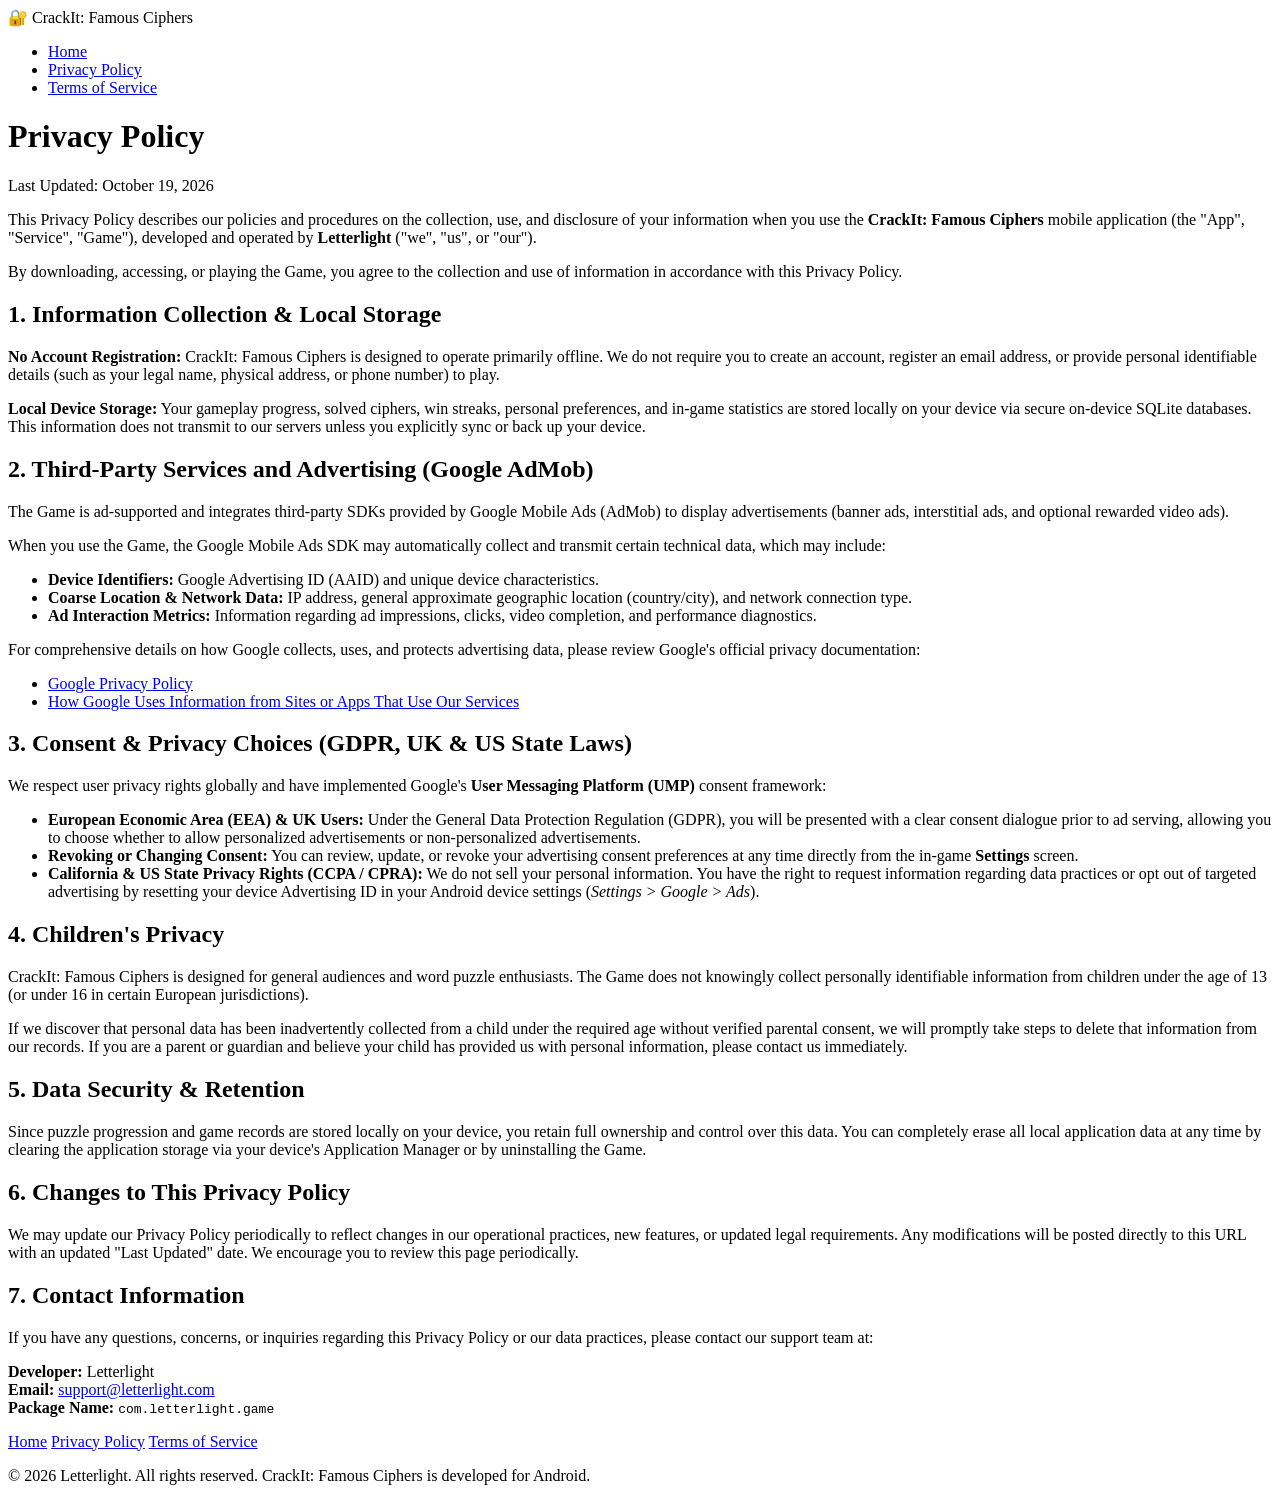
==== privacy.html @ 91a12020 "Deploy privacy.html" ====
<!DOCTYPE html>
<html lang="en">
<head>
  <meta charset="UTF-8">
  <meta name="viewport" content="width=device-width, initial-scale=1.0">
  <title>Privacy Policy - CrackIt: Famous Ciphers</title>
  <meta name="description" content="Official Privacy Policy for CrackIt: Famous Ciphers mobile application.">
  <link rel="stylesheet" href="style.css">
</head>
<body>
  <header>
    <div class="nav-container">
      <div class="brand">
        <span>🔐</span> CrackIt: Famous Ciphers
      </div>
      <nav>
        <ul>
          <li><a href="index.html">Home</a></li>
          <li><a href="privacy.html" class="active">Privacy Policy</a></li>
          <li><a href="terms.html">Terms of Service</a></li>
        </ul>
      </nav>
    </div>
  </header>

  <main class="container">
    <div class="legal-card">
      <div class="legal-header">
        <h1>Privacy Policy</h1>
        <p class="last-updated">Last Updated: October 19, 2026</p>
      </div>

      <div class="legal-content">
        <p>
          This Privacy Policy describes our policies and procedures on the collection, use, and disclosure of your information when you use the <strong>CrackIt: Famous Ciphers</strong> mobile application (the "App", "Service", "Game"), developed and operated by <strong>Letterlight</strong> ("we", "us", or "our").
        </p>
        <p>
          By downloading, accessing, or playing the Game, you agree to the collection and use of information in accordance with this Privacy Policy.
        </p>

        <h2>1. Information Collection & Local Storage</h2>
        <p>
          <strong>No Account Registration:</strong> CrackIt: Famous Ciphers is designed to operate primarily offline. We do not require you to create an account, register an email address, or provide personal identifiable details (such as your legal name, physical address, or phone number) to play.
        </p>
        <p>
          <strong>Local Device Storage:</strong> Your gameplay progress, solved ciphers, win streaks, personal preferences, and in-game statistics are stored locally on your device via secure on-device SQLite databases. This information does not transmit to our servers unless you explicitly sync or back up your device.
        </p>

        <h2>2. Third-Party Services and Advertising (Google AdMob)</h2>
        <p>
          The Game is ad-supported and integrates third-party SDKs provided by Google Mobile Ads (AdMob) to display advertisements (banner ads, interstitial ads, and optional rewarded video ads).
        </p>
        <p>
          When you use the Game, the Google Mobile Ads SDK may automatically collect and transmit certain technical data, which may include:
        </p>
        <ul>
          <li><strong>Device Identifiers:</strong> Google Advertising ID (AAID) and unique device characteristics.</li>
          <li><strong>Coarse Location & Network Data:</strong> IP address, general approximate geographic location (country/city), and network connection type.</li>
          <li><strong>Ad Interaction Metrics:</strong> Information regarding ad impressions, clicks, video completion, and performance diagnostics.</li>
        </ul>
        <p>
          For comprehensive details on how Google collects, uses, and protects advertising data, please review Google's official privacy documentation:
        </p>
        <ul>
          <li><a href="https://policies.google.com/privacy" target="_blank" rel="noopener noreferrer">Google Privacy Policy</a></li>
          <li><a href="https://policies.google.com/technologies/ads" target="_blank" rel="noopener noreferrer">How Google Uses Information from Sites or Apps That Use Our Services</a></li>
        </ul>

        <h2>3. Consent & Privacy Choices (GDPR, UK & US State Laws)</h2>
        <p>
          We respect user privacy rights globally and have implemented Google's <strong>User Messaging Platform (UMP)</strong> consent framework:
        </p>
        <ul>
          <li><strong>European Economic Area (EEA) & UK Users:</strong> Under the General Data Protection Regulation (GDPR), you will be presented with a clear consent dialogue prior to ad serving, allowing you to choose whether to allow personalized advertisements or non-personalized advertisements.</li>
          <li><strong>Revoking or Changing Consent:</strong> You can review, update, or revoke your advertising consent preferences at any time directly from the in-game <strong>Settings</strong> screen.</li>
          <li><strong>California & US State Privacy Rights (CCPA / CPRA):</strong> We do not sell your personal information. You have the right to request information regarding data practices or opt out of targeted advertising by resetting your device Advertising ID in your Android device settings (<em>Settings &gt; Google &gt; Ads</em>).</li>
        </ul>

        <h2>4. Children's Privacy</h2>
        <p>
          CrackIt: Famous Ciphers is designed for general audiences and word puzzle enthusiasts. The Game does not knowingly collect personally identifiable information from children under the age of 13 (or under 16 in certain European jurisdictions).
        </p>
        <p>
          If we discover that personal data has been inadvertently collected from a child under the required age without verified parental consent, we will promptly take steps to delete that information from our records. If you are a parent or guardian and believe your child has provided us with personal information, please contact us immediately.
        </p>

        <h2>5. Data Security & Retention</h2>
        <p>
          Since puzzle progression and game records are stored locally on your device, you retain full ownership and control over this data. You can completely erase all local application data at any time by clearing the application storage via your device's Application Manager or by uninstalling the Game.
        </p>

        <h2>6. Changes to This Privacy Policy</h2>
        <p>
          We may update our Privacy Policy periodically to reflect changes in our operational practices, new features, or updated legal requirements. Any modifications will be posted directly to this URL with an updated "Last Updated" date. We encourage you to review this page periodically.
        </p>

        <h2>7. Contact Information</h2>
        <p>
          If you have any questions, concerns, or inquiries regarding this Privacy Policy or our data practices, please contact our support team at:
        </p>
        <p>
          <strong>Developer:</strong> Letterlight<br>
          <strong>Email:</strong> <a href="mailto:support@letterlight.com">support@letterlight.com</a><br>
          <strong>Package Name:</strong> <code>com.letterlight.game</code>
        </p>
      </div>
    </div>
  </main>

  <footer>
    <div class="footer-content">
      <div class="footer-links">
        <a href="index.html">Home</a>
        <a href="privacy.html">Privacy Policy</a>
        <a href="terms.html">Terms of Service</a>
      </div>
      <p>&copy; 2026 Letterlight. All rights reserved. CrackIt: Famous Ciphers is developed for Android.</p>
    </div>
  </footer>
</body>
</html>
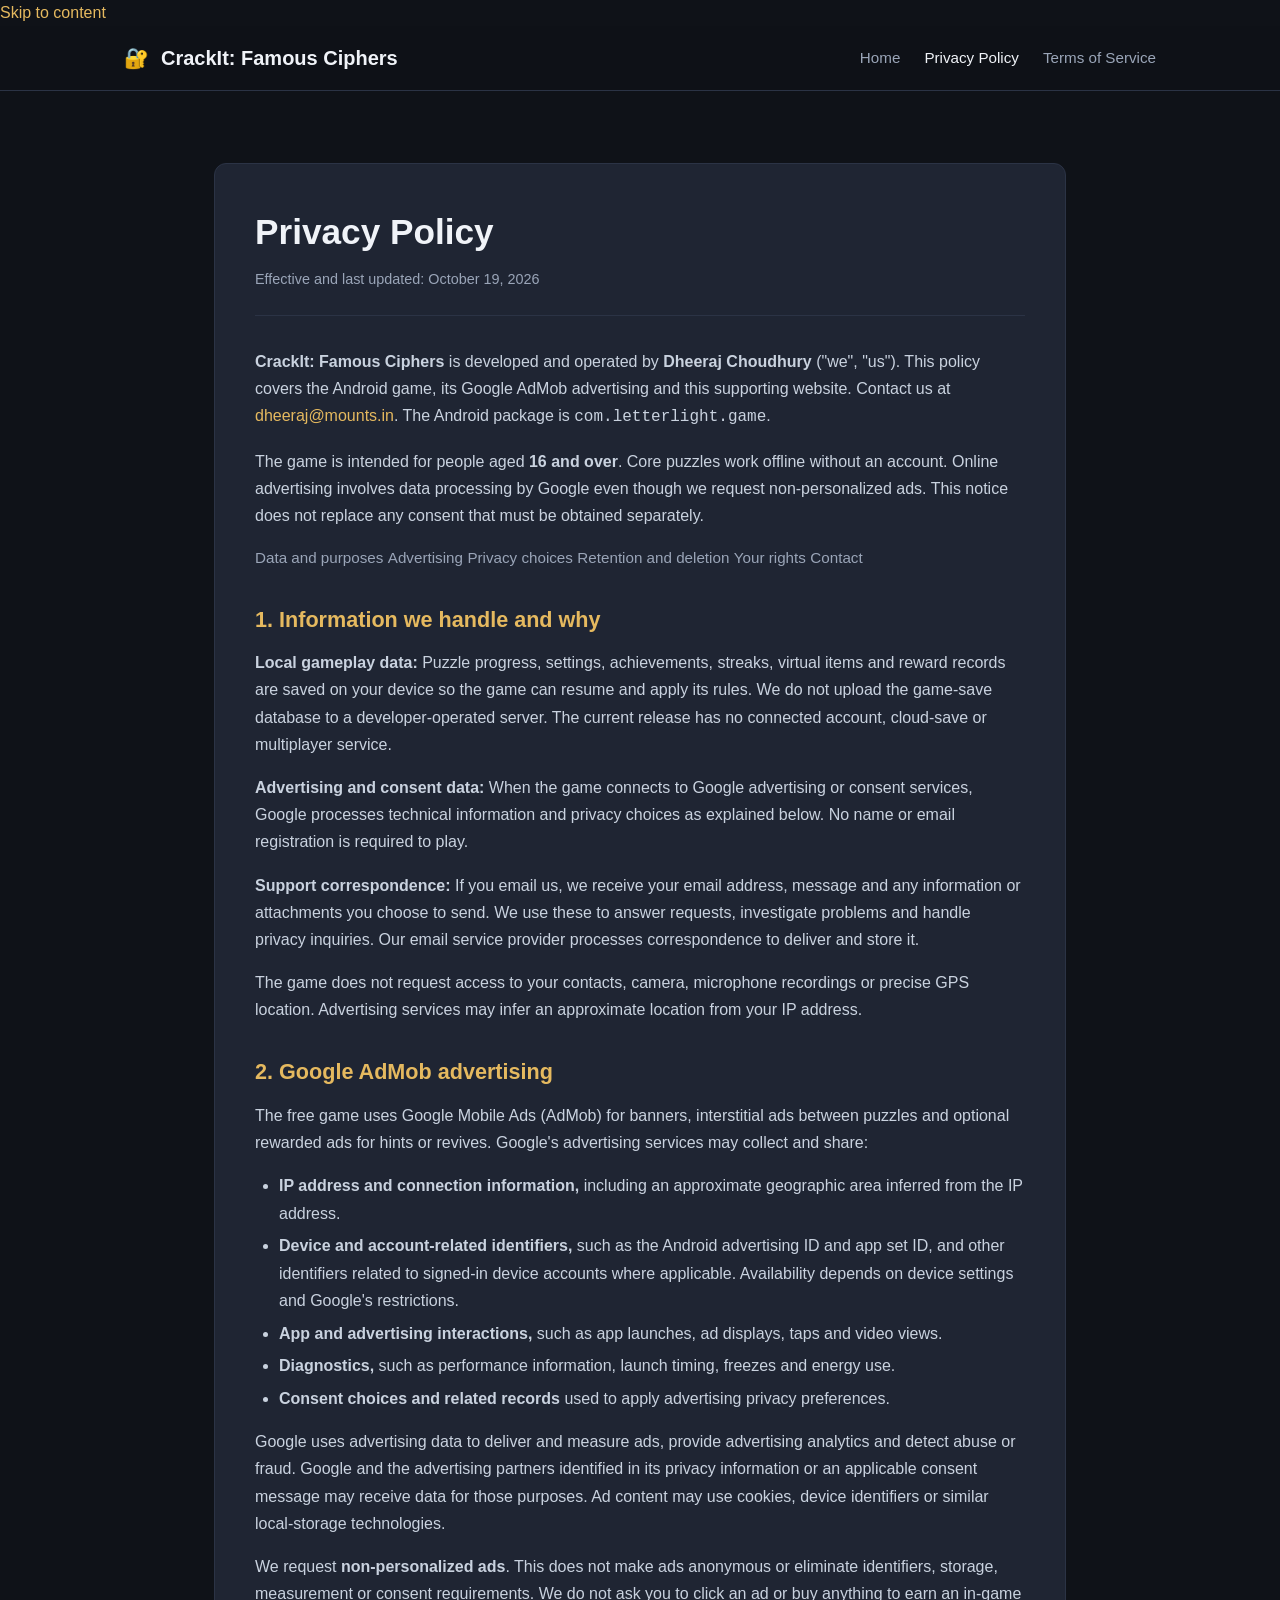
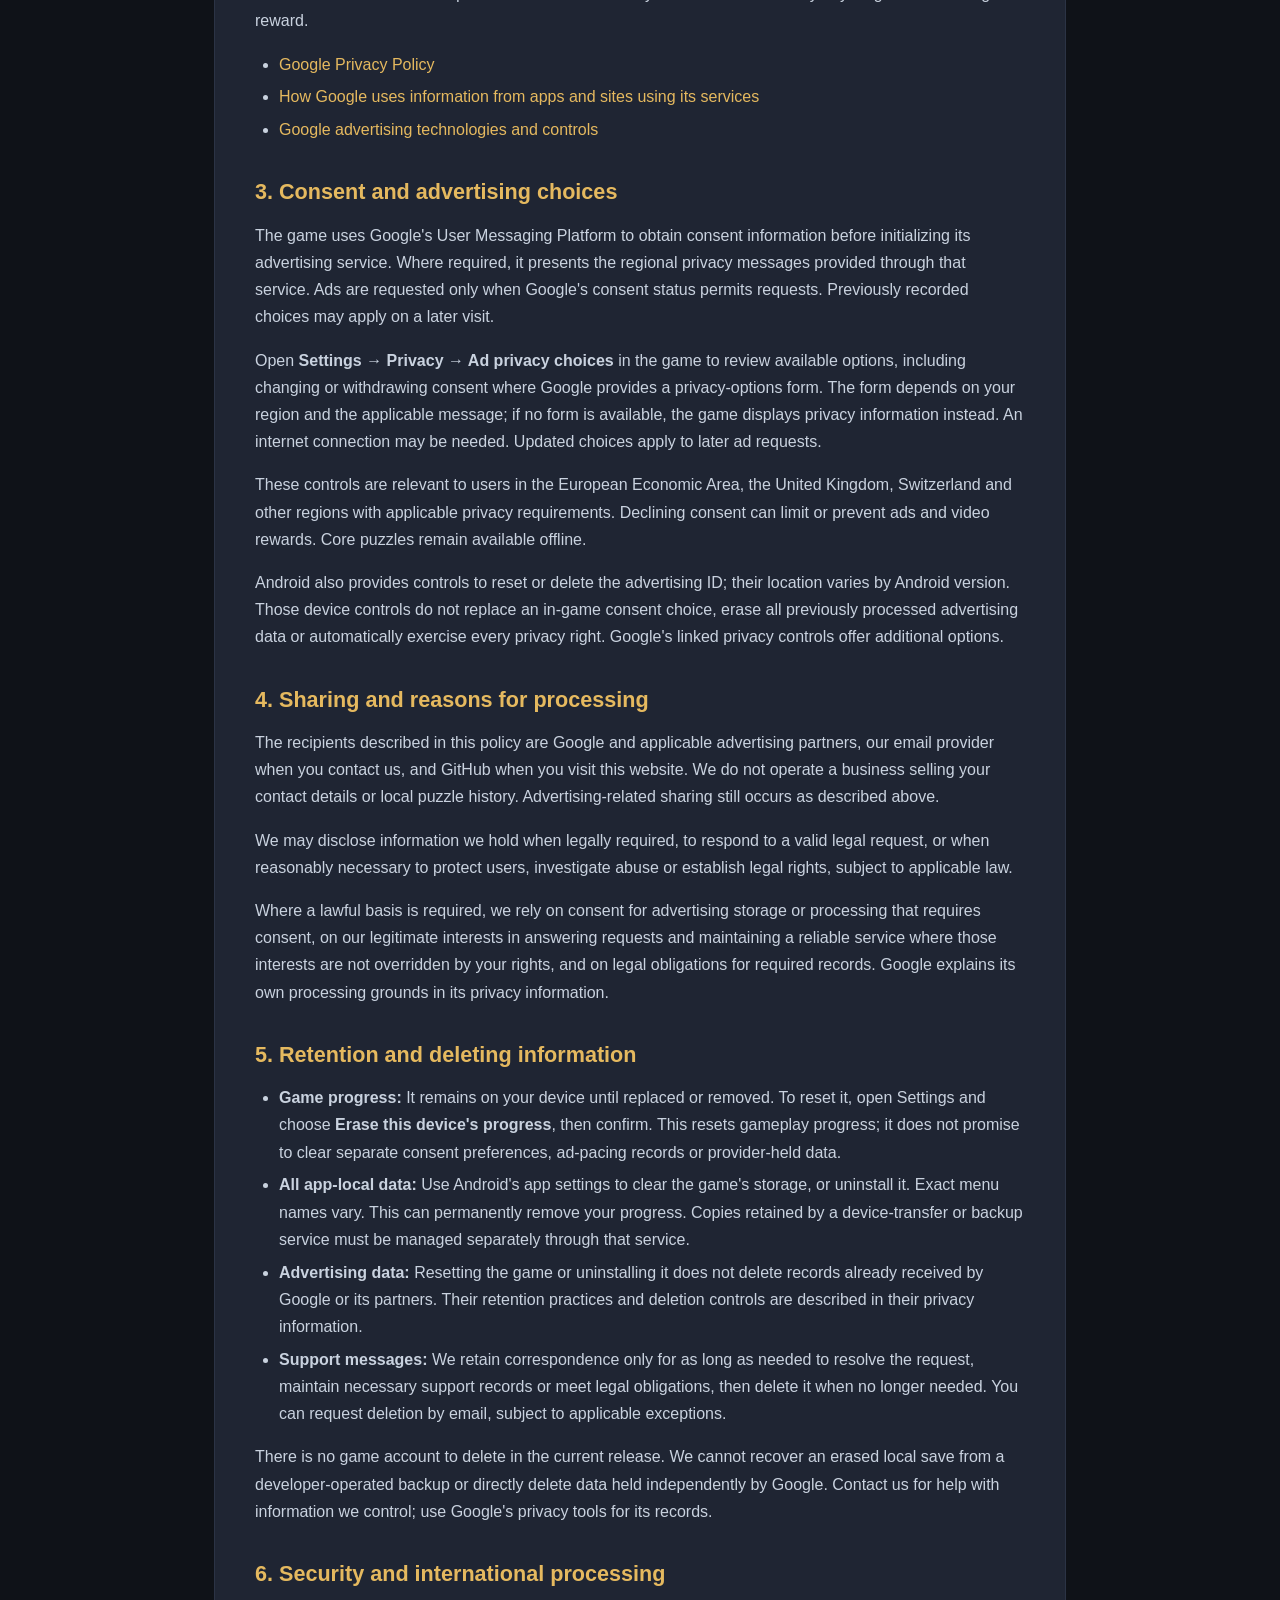
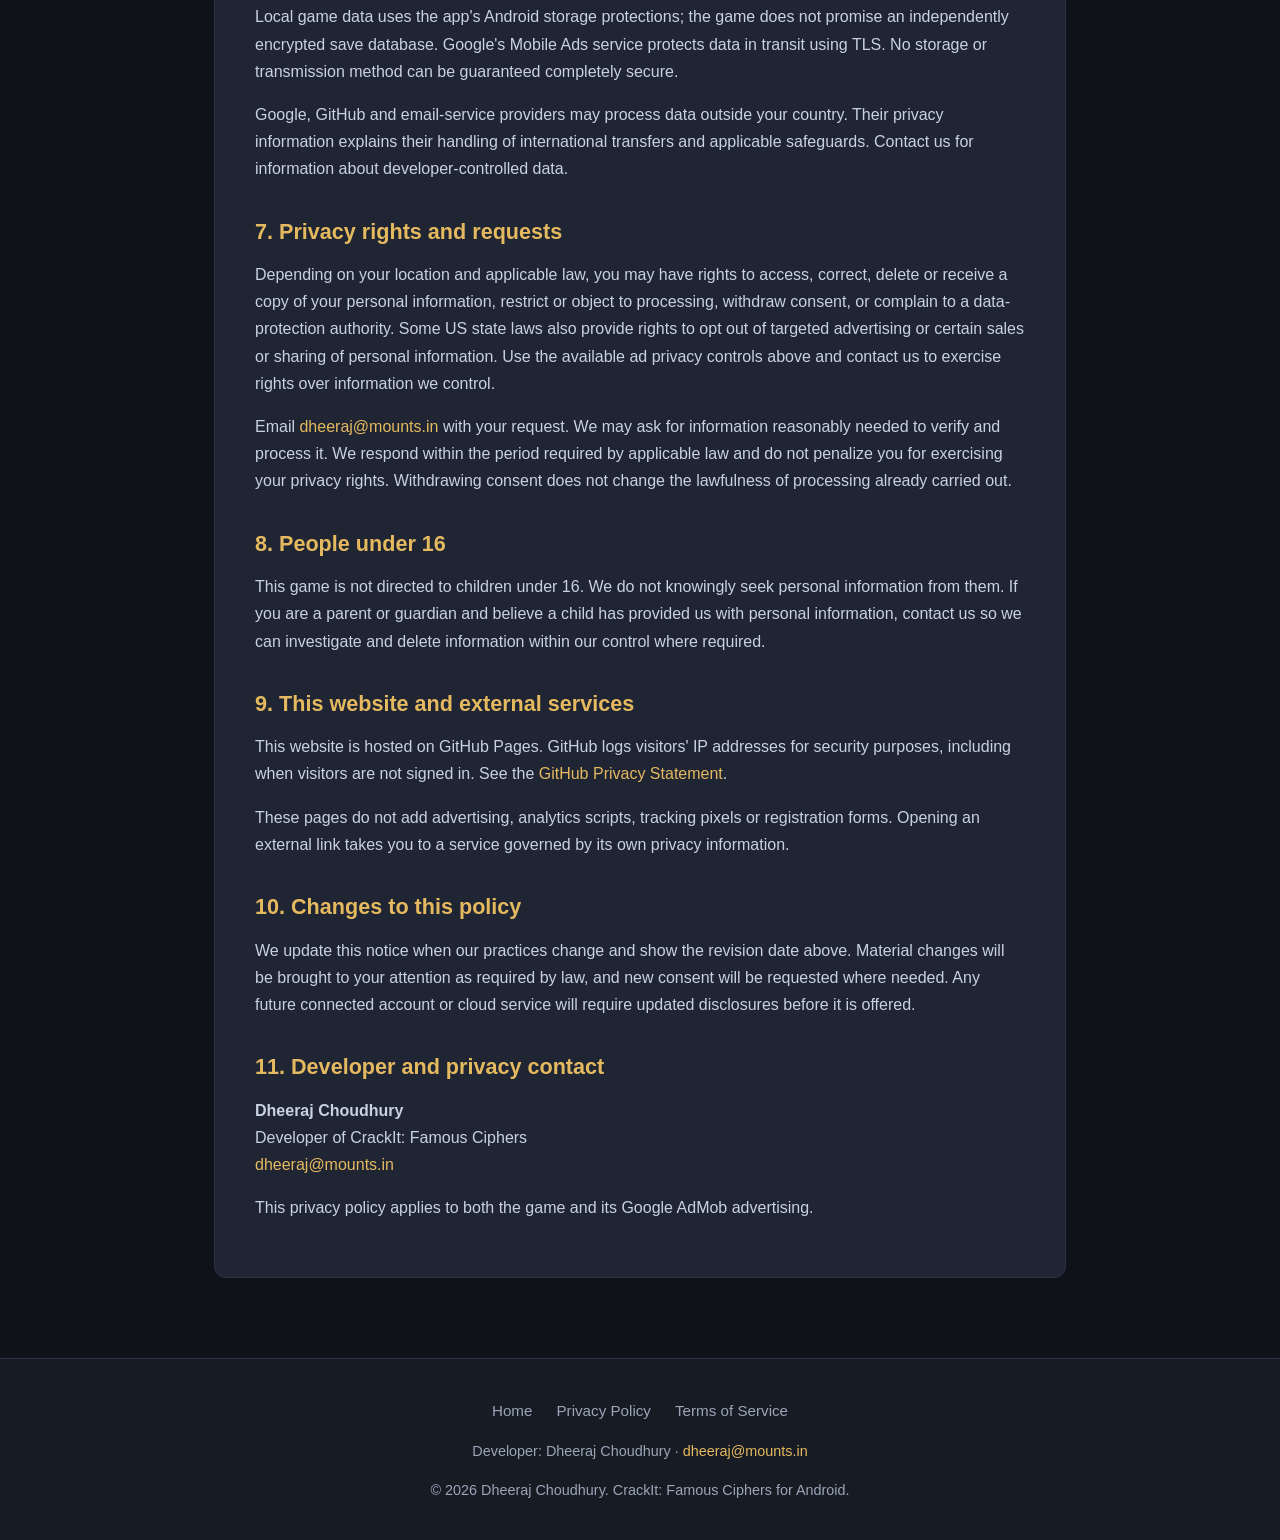
==== commit 0848df00: "Deploy privacy.html" ====
--- a/privacy.html
+++ b/privacy.html
@@ -1,121 +1,365 @@
-<!DOCTYPE html>
+<!doctype html>
 <html lang="en">
-<head>
-  <meta charset="UTF-8">
-  <meta name="viewport" content="width=device-width, initial-scale=1.0">
-  <title>Privacy Policy - CrackIt: Famous Ciphers</title>
-  <meta name="description" content="Official Privacy Policy for CrackIt: Famous Ciphers mobile application.">
-  <link rel="stylesheet" href="style.css">
-</head>
-<body>
-  <header>
-    <div class="nav-container">
-      <div class="brand">
-        <span>🔐</span> CrackIt: Famous Ciphers
+  <head>
+    <meta charset="UTF-8" />
+    <meta name="viewport" content="width=device-width, initial-scale=1.0" />
+    <meta
+      name="description"
+      content="Privacy policy for CrackIt: Famous Ciphers, including local progress, Google AdMob advertising, consent, data deletion and developer contact details."
+    />
+    <meta name="author" content="Dheeraj Choudhury" />
+    <title>Privacy Policy - CrackIt: Famous Ciphers</title>
+    <link
+      rel="canonical"
+      href="https://dheeraj0908.github.io/crackit-ciphers-legal/privacy.html"
+    />
+    <link rel="stylesheet" href="style.css" />
+  </head>
+  <body>
+    <a class="skip-link" href="#main">Skip to content</a>
+    <header>
+      <div class="nav-container">
+        <div class="brand">
+          <span aria-hidden="true">🔐</span> CrackIt: Famous Ciphers
+        </div>
+        <nav aria-label="Main navigation">
+          <ul>
+            <li><a href="index.html">Home</a></li>
+            <li>
+              <a href="privacy.html" class="active" aria-current="page"
+                >Privacy Policy</a
+              >
+            </li>
+            <li><a href="terms.html">Terms of Service</a></li>
+          </ul>
+        </nav>
       </div>
-      <nav>
-        <ul>
-          <li><a href="index.html">Home</a></li>
-          <li><a href="privacy.html" class="active">Privacy Policy</a></li>
-          <li><a href="terms.html">Terms of Service</a></li>
-        </ul>
-      </nav>
-    </div>
-  </header>
-
-  <main class="container">
-    <div class="legal-card">
-      <div class="legal-header">
-        <h1>Privacy Policy</h1>
-        <p class="last-updated">Last Updated: October 19, 2026</p>
-      </div>
-
-      <div class="legal-content">
+    </header>
+    <main id="main" class="container">
+      <article class="legal-card">
+        <div class="legal-header">
+          <h1>Privacy Policy</h1>
+          <p class="last-updated">
+            Effective and last updated:
+            <time datetime="2026-10-19">October 19, 2026</time>
+          </p>
+        </div>
+        <div class="legal-content">
+          <p>
+            <strong>CrackIt: Famous Ciphers</strong> is developed and operated
+            by <strong>Dheeraj Choudhury</strong> ("we", "us"). This policy
+            covers the Android game, its Google AdMob advertising and this
+            supporting website. Contact us at
+            <a href="mailto:dheeraj@mounts.in">dheeraj@mounts.in</a>. The
+            Android package is <code>com.letterlight.game</code>.
+          </p>
+          <p>
+            The game is intended for people aged <strong>16 and over</strong>.
+            Core puzzles work offline without an account. Online advertising
+            involves data processing by Google even though we request
+            non-personalized ads. This notice does not replace any consent that
+            must be obtained separately.
+          </p>
+          <nav class="policy-links" aria-label="Privacy policy sections">
+            <a href="#data">Data and purposes</a>
+            <a href="#advertising">Advertising</a>
+            <a href="#choices">Privacy choices</a>
+            <a href="#deletion">Retention and deletion</a>
+            <a href="#rights">Your rights</a>
+            <a href="#contact">Contact</a>
+          </nav>
+
+          <h2 id="data">1. Information we handle and why</h2>
+          <p>
+            <strong>Local gameplay data:</strong> Puzzle progress, settings,
+            achievements, streaks, virtual items and reward records are saved on
+            your device so the game can resume and apply its rules. We do not
+            upload the game-save database to a developer-operated server. The
+            current release has no connected account, cloud-save or multiplayer
+            service.
+          </p>
+          <p>
+            <strong>Advertising and consent data:</strong> When the game
+            connects to Google advertising or consent services, Google processes
+            technical information and privacy choices as explained below. No
+            name or email registration is required to play.
+          </p>
+          <p>
+            <strong>Support correspondence:</strong> If you email us, we receive
+            your email address, message and any information or attachments you
+            choose to send. We use these to answer requests, investigate
+            problems and handle privacy inquiries. Our email service provider
+            processes correspondence to deliver and store it.
+          </p>
+          <p>
+            The game does not request access to your contacts, camera,
+            microphone recordings or precise GPS location. Advertising services
+            may infer an approximate location from your IP address.
+          </p>
+
+          <h2 id="advertising">2. Google AdMob advertising</h2>
+          <p>
+            The free game uses Google Mobile Ads (AdMob) for banners,
+            interstitial ads between puzzles and optional rewarded ads for hints
+            or revives. Google's advertising services may collect and share:
+          </p>
+          <ul>
+            <li>
+              <strong>IP address and connection information,</strong> including
+              an approximate geographic area inferred from the IP address.
+            </li>
+            <li>
+              <strong>Device and account-related identifiers,</strong> such as
+              the Android advertising ID and app set ID, and other identifiers
+              related to signed-in device accounts where applicable.
+              Availability depends on device settings and Google's restrictions.
+            </li>
+            <li>
+              <strong>App and advertising interactions,</strong> such as app
+              launches, ad displays, taps and video views.
+            </li>
+            <li>
+              <strong>Diagnostics,</strong> such as performance information,
+              launch timing, freezes and energy use.
+            </li>
+            <li>
+              <strong>Consent choices and related records</strong> used to apply
+              advertising privacy preferences.
+            </li>
+          </ul>
+          <p>
+            Google uses advertising data to deliver and measure ads, provide
+            advertising analytics and detect abuse or fraud. Google and the
+            advertising partners identified in its privacy information or an
+            applicable consent message may receive data for those purposes. Ad
+            content may use cookies, device identifiers or similar local-storage
+            technologies.
+          </p>
+          <p>
+            We request <strong>non-personalized ads</strong>. This does not make
+            ads anonymous or eliminate identifiers, storage, measurement or
+            consent requirements. We do not ask you to click an ad or buy
+            anything to earn an in-game reward.
+          </p>
+          <ul>
+            <li>
+              <a
+                href="https://policies.google.com/privacy"
+                target="_blank"
+                rel="noopener noreferrer"
+                >Google Privacy Policy</a
+              >
+            </li>
+            <li>
+              <a
+                href="https://policies.google.com/technologies/partner-sites"
+                target="_blank"
+                rel="noopener noreferrer"
+                >How Google uses information from apps and sites using its
+                services</a
+              >
+            </li>
+            <li>
+              <a
+                href="https://policies.google.com/technologies/ads"
+                target="_blank"
+                rel="noopener noreferrer"
+                >Google advertising technologies and controls</a
+              >
+            </li>
+          </ul>
+
+          <h2 id="choices">3. Consent and advertising choices</h2>
+          <p>
+            The game uses Google's User Messaging Platform to obtain consent
+            information before initializing its advertising service. Where
+            required, it presents the regional privacy messages provided through
+            that service. Ads are requested only when Google's consent status
+            permits requests. Previously recorded choices may apply on a later
+            visit.
+          </p>
+          <p>
+            Open <strong>Settings → Privacy → Ad privacy choices</strong> in the
+            game to review available options, including changing or withdrawing
+            consent where Google provides a privacy-options form. The form
+            depends on your region and the applicable message; if no form is
+            available, the game displays privacy information instead. An
+            internet connection may be needed. Updated choices apply to later ad
+            requests.
+          </p>
+          <p>
+            These controls are relevant to users in the European Economic Area,
+            the United Kingdom, Switzerland and other regions with applicable
+            privacy requirements. Declining consent can limit or prevent ads and
+            video rewards. Core puzzles remain available offline.
+          </p>
+          <p>
+            Android also provides controls to reset or delete the advertising
+            ID; their location varies by Android version. Those device controls
+            do not replace an in-game consent choice, erase all previously
+            processed advertising data or automatically exercise every privacy
+            right. Google's linked privacy controls offer additional options.
+          </p>
+
+          <h2 id="sharing">4. Sharing and reasons for processing</h2>
+          <p>
+            The recipients described in this policy are Google and applicable
+            advertising partners, our email provider when you contact us, and
+            GitHub when you visit this website. We do not operate a business
+            selling your contact details or local puzzle history.
+            Advertising-related sharing still occurs as described above.
+          </p>
+          <p>
+            We may disclose information we hold when legally required, to
+            respond to a valid legal request, or when reasonably necessary to
+            protect users, investigate abuse or establish legal rights, subject
+            to applicable law.
+          </p>
+          <p>
+            Where a lawful basis is required, we rely on consent for advertising
+            storage or processing that requires consent, on our legitimate
+            interests in answering requests and maintaining a reliable service
+            where those interests are not overridden by your rights, and on
+            legal obligations for required records. Google explains its own
+            processing grounds in its privacy information.
+          </p>
+
+          <h2 id="deletion">5. Retention and deleting information</h2>
+          <ul>
+            <li>
+              <strong>Game progress:</strong> It remains on your device until
+              replaced or removed. To reset it, open Settings and choose
+              <strong>Erase this device's progress</strong>, then confirm. This
+              resets gameplay progress; it does not promise to clear separate
+              consent preferences, ad-pacing records or provider-held data.
+            </li>
+            <li>
+              <strong>All app-local data:</strong> Use Android's app settings to
+              clear the game's storage, or uninstall it. Exact menu names vary.
+              This can permanently remove your progress. Copies retained by a
+              device-transfer or backup service must be managed separately
+              through that service.
+            </li>
+            <li>
+              <strong>Advertising data:</strong> Resetting the game or
+              uninstalling it does not delete records already received by Google
+              or its partners. Their retention practices and deletion controls
+              are described in their privacy information.
+            </li>
+            <li>
+              <strong>Support messages:</strong> We retain correspondence only
+              for as long as needed to resolve the request, maintain necessary
+              support records or meet legal obligations, then delete it when no
+              longer needed. You can request deletion by email, subject to
+              applicable exceptions.
+            </li>
+          </ul>
+          <p>
+            There is no game account to delete in the current release. We cannot
+            recover an erased local save from a developer-operated backup or
+            directly delete data held independently by Google. Contact us for
+            help with information we control; use Google's privacy tools for its
+            records.
+          </p>
+
+          <h2 id="security">6. Security and international processing</h2>
+          <p>
+            Local game data uses the app's Android storage protections; the game
+            does not promise an independently encrypted save database. Google's
+            Mobile Ads service protects data in transit using TLS. No storage or
+            transmission method can be guaranteed completely secure.
+          </p>
+          <p>
+            Google, GitHub and email-service providers may process data outside
+            your country. Their privacy information explains their handling of
+            international transfers and applicable safeguards. Contact us for
+            information about developer-controlled data.
+          </p>
+
+          <h2 id="rights">7. Privacy rights and requests</h2>
+          <p>
+            Depending on your location and applicable law, you may have rights
+            to access, correct, delete or receive a copy of your personal
+            information, restrict or object to processing, withdraw consent, or
+            complain to a data-protection authority. Some US state laws also
+            provide rights to opt out of targeted advertising or certain sales
+            or sharing of personal information. Use the available ad privacy
+            controls above and contact us to exercise rights over information we
+            control.
+          </p>
+          <p>
+            Email <a href="mailto:dheeraj@mounts.in">dheeraj@mounts.in</a> with
+            your request. We may ask for information reasonably needed to verify
+            and process it. We respond within the period required by applicable
+            law and do not penalize you for exercising your privacy rights.
+            Withdrawing consent does not change the lawfulness of processing
+            already carried out.
+          </p>
+
+          <h2 id="age">8. People under 16</h2>
+          <p>
+            This game is not directed to children under 16. We do not knowingly
+            seek personal information from them. If you are a parent or guardian
+            and believe a child has provided us with personal information,
+            contact us so we can investigate and delete information within our
+            control where required.
+          </p>
+
+          <h2 id="website">9. This website and external services</h2>
+          <p>
+            This website is hosted on GitHub Pages. GitHub logs visitors' IP
+            addresses for security purposes, including when visitors are not
+            signed in. See the
+            <a
+              href="https://docs.github.com/en/site-policy/privacy-policies/github-general-privacy-statement"
+              target="_blank"
+              rel="noopener noreferrer"
+              >GitHub Privacy Statement</a
+            >.
+          </p>
+          <p>
+            These pages do not add advertising, analytics scripts, tracking
+            pixels or registration forms. Opening an external link takes you to
+            a service governed by its own privacy information.
+          </p>
+
+          <h2 id="updates">10. Changes to this policy</h2>
+          <p>
+            We update this notice when our practices change and show the
+            revision date above. Material changes will be brought to your
+            attention as required by law, and new consent will be requested
+            where needed. Any future connected account or cloud service will
+            require updated disclosures before it is offered.
+          </p>
+
+          <h2 id="contact">11. Developer and privacy contact</h2>
+          <p>
+            <strong>Dheeraj Choudhury</strong><br />
+            Developer of CrackIt: Famous Ciphers<br />
+            <a href="mailto:dheeraj@mounts.in">dheeraj@mounts.in</a>
+          </p>
+          <p>
+            This privacy policy applies to both the game and its Google AdMob
+            advertising.
+          </p>
+        </div>
+      </article>
+    </main>
+    <footer>
+      <div class="footer-content">
+        <nav class="footer-links" aria-label="Footer navigation">
+          <a href="index.html">Home</a>
+          <a href="privacy.html">Privacy Policy</a>
+          <a href="terms.html">Terms of Service</a>
+        </nav>
         <p>
-          This Privacy Policy describes our policies and procedures on the collection, use, and disclosure of your information when you use the <strong>CrackIt: Famous Ciphers</strong> mobile application (the "App", "Service", "Game"), developed and operated by <strong>Letterlight</strong> ("we", "us", or "our").
+          Developer: Dheeraj Choudhury ·
+          <a href="mailto:dheeraj@mounts.in">dheeraj@mounts.in</a>
         </p>
         <p>
-          By downloading, accessing, or playing the Game, you agree to the collection and use of information in accordance with this Privacy Policy.
-        </p>
-
-        <h2>1. Information Collection & Local Storage</h2>
-        <p>
-          <strong>No Account Registration:</strong> CrackIt: Famous Ciphers is designed to operate primarily offline. We do not require you to create an account, register an email address, or provide personal identifiable details (such as your legal name, physical address, or phone number) to play.
-        </p>
-        <p>
-          <strong>Local Device Storage:</strong> Your gameplay progress, solved ciphers, win streaks, personal preferences, and in-game statistics are stored locally on your device via secure on-device SQLite databases. This information does not transmit to our servers unless you explicitly sync or back up your device.
-        </p>
-
-        <h2>2. Third-Party Services and Advertising (Google AdMob)</h2>
-        <p>
-          The Game is ad-supported and integrates third-party SDKs provided by Google Mobile Ads (AdMob) to display advertisements (banner ads, interstitial ads, and optional rewarded video ads).
-        </p>
-        <p>
-          When you use the Game, the Google Mobile Ads SDK may automatically collect and transmit certain technical data, which may include:
-        </p>
-        <ul>
-          <li><strong>Device Identifiers:</strong> Google Advertising ID (AAID) and unique device characteristics.</li>
-          <li><strong>Coarse Location & Network Data:</strong> IP address, general approximate geographic location (country/city), and network connection type.</li>
-          <li><strong>Ad Interaction Metrics:</strong> Information regarding ad impressions, clicks, video completion, and performance diagnostics.</li>
-        </ul>
-        <p>
-          For comprehensive details on how Google collects, uses, and protects advertising data, please review Google's official privacy documentation:
-        </p>
-        <ul>
-          <li><a href="https://policies.google.com/privacy" target="_blank" rel="noopener noreferrer">Google Privacy Policy</a></li>
-          <li><a href="https://policies.google.com/technologies/ads" target="_blank" rel="noopener noreferrer">How Google Uses Information from Sites or Apps That Use Our Services</a></li>
-        </ul>
-
-        <h2>3. Consent & Privacy Choices (GDPR, UK & US State Laws)</h2>
-        <p>
-          We respect user privacy rights globally and have implemented Google's <strong>User Messaging Platform (UMP)</strong> consent framework:
-        </p>
-        <ul>
-          <li><strong>European Economic Area (EEA) & UK Users:</strong> Under the General Data Protection Regulation (GDPR), you will be presented with a clear consent dialogue prior to ad serving, allowing you to choose whether to allow personalized advertisements or non-personalized advertisements.</li>
-          <li><strong>Revoking or Changing Consent:</strong> You can review, update, or revoke your advertising consent preferences at any time directly from the in-game <strong>Settings</strong> screen.</li>
-          <li><strong>California & US State Privacy Rights (CCPA / CPRA):</strong> We do not sell your personal information. You have the right to request information regarding data practices or opt out of targeted advertising by resetting your device Advertising ID in your Android device settings (<em>Settings &gt; Google &gt; Ads</em>).</li>
-        </ul>
-
-        <h2>4. Children's Privacy</h2>
-        <p>
-          CrackIt: Famous Ciphers is designed for general audiences and word puzzle enthusiasts. The Game does not knowingly collect personally identifiable information from children under the age of 13 (or under 16 in certain European jurisdictions).
-        </p>
-        <p>
-          If we discover that personal data has been inadvertently collected from a child under the required age without verified parental consent, we will promptly take steps to delete that information from our records. If you are a parent or guardian and believe your child has provided us with personal information, please contact us immediately.
-        </p>
-
-        <h2>5. Data Security & Retention</h2>
-        <p>
-          Since puzzle progression and game records are stored locally on your device, you retain full ownership and control over this data. You can completely erase all local application data at any time by clearing the application storage via your device's Application Manager or by uninstalling the Game.
-        </p>
-
-        <h2>6. Changes to This Privacy Policy</h2>
-        <p>
-          We may update our Privacy Policy periodically to reflect changes in our operational practices, new features, or updated legal requirements. Any modifications will be posted directly to this URL with an updated "Last Updated" date. We encourage you to review this page periodically.
-        </p>
-
-        <h2>7. Contact Information</h2>
-        <p>
-          If you have any questions, concerns, or inquiries regarding this Privacy Policy or our data practices, please contact our support team at:
-        </p>
-        <p>
-          <strong>Developer:</strong> Letterlight<br>
-          <strong>Email:</strong> <a href="mailto:support@letterlight.com">support@letterlight.com</a><br>
-          <strong>Package Name:</strong> <code>com.letterlight.game</code>
+          &copy; 2026 Dheeraj Choudhury. CrackIt: Famous Ciphers for Android.
         </p>
       </div>
-    </div>
-  </main>
-
-  <footer>
-    <div class="footer-content">
-      <div class="footer-links">
-        <a href="index.html">Home</a>
-        <a href="privacy.html">Privacy Policy</a>
-        <a href="terms.html">Terms of Service</a>
-      </div>
-      <p>&copy; 2026 Letterlight. All rights reserved. CrackIt: Famous Ciphers is developed for Android.</p>
-    </div>
-  </footer>
-</body>
+    </footer>
+  </body>
 </html>
--- a/style.css
+++ b/style.css
@@ -0,0 +1,292 @@
+:root {
+  --bg-primary: #0f1218;
+  --bg-secondary: #171b24;
+  --bg-card: #1f2533;
+  --accent-gold: #e5b95f;
+  --accent-gold-hover: #f3ce7b;
+  --text-main: #f0f3f8;
+  --text-muted: #9aa5b8;
+  --border-color: #2b3345;
+  --font-family: -apple-system, BlinkMacSystemFont, "Segoe UI", Roboto, Helvetica, Arial, sans-serif;
+}
+
+* {
+  box-sizing: border-box;
+  margin: 0;
+  padding: 0;
+}
+
+body {
+  background-color: var(--bg-primary);
+  color: var(--text-main);
+  font-family: var(--font-family);
+  line-height: 1.6;
+  -webkit-font-smoothing: antialiased;
+}
+
+a {
+  color: var(--accent-gold);
+  text-decoration: none;
+  transition: color 0.2s ease;
+}
+
+a:hover {
+  color: var(--accent-gold-hover);
+  text-decoration: underline;
+}
+
+/* Header & Nav */
+header {
+  background-color: rgba(15, 18, 24, 0.9);
+  backdrop-filter: blur(10px);
+  position: sticky;
+  top: 0;
+  z-index: 100;
+  border-bottom: 1px solid var(--border-color);
+}
+
+.nav-container {
+  max-width: 1080px;
+  margin: 0 auto;
+  display: flex;
+  align-items: center;
+  justify-content: space-between;
+  padding: 1rem 1.5rem;
+}
+
+.brand {
+  display: flex;
+  align-items: center;
+  gap: 0.75rem;
+  font-weight: 700;
+  font-size: 1.25rem;
+  color: var(--text-main);
+}
+
+.brand span {
+  color: var(--accent-gold);
+}
+
+nav ul {
+  list-style: none;
+  display: flex;
+  gap: 1.5rem;
+}
+
+nav a {
+  color: var(--text-muted);
+  font-size: 0.95rem;
+  font-weight: 500;
+}
+
+nav a:hover, nav a.active {
+  color: var(--text-main);
+  text-decoration: none;
+}
+
+/* Container */
+.container {
+  max-width: 900px;
+  margin: 0 auto;
+  padding: 3rem 1.5rem 5rem;
+}
+
+/* Hero Section */
+.hero {
+  text-align: center;
+  padding: 4rem 1.5rem;
+  max-width: 800px;
+  margin: 0 auto;
+}
+
+.badge {
+  display: inline-block;
+  background-color: rgba(229, 185, 95, 0.12);
+  color: var(--accent-gold);
+  padding: 0.35rem 0.85rem;
+  border-radius: 999px;
+  font-size: 0.85rem;
+  font-weight: 600;
+  letter-spacing: 0.05em;
+  text-transform: uppercase;
+  margin-bottom: 1.25rem;
+  border: 1px solid rgba(229, 185, 95, 0.3);
+}
+
+.hero h1 {
+  font-size: 2.75rem;
+  font-weight: 800;
+  line-height: 1.2;
+  margin-bottom: 1.25rem;
+  letter-spacing: -0.02em;
+}
+
+.hero p {
+  font-size: 1.15rem;
+  color: var(--text-muted);
+  margin-bottom: 2rem;
+  line-height: 1.7;
+}
+
+.btn-group {
+  display: flex;
+  gap: 1rem;
+  justify-content: center;
+  flex-wrap: wrap;
+}
+
+.btn {
+  display: inline-flex;
+  align-items: center;
+  gap: 0.5rem;
+  padding: 0.85rem 1.75rem;
+  border-radius: 8px;
+  font-weight: 600;
+  font-size: 1rem;
+  text-decoration: none !important;
+  transition: all 0.2s ease;
+}
+
+.btn-primary {
+  background-color: var(--accent-gold);
+  color: #0f1218;
+}
+
+.btn-primary:hover {
+  background-color: var(--accent-gold-hover);
+  transform: translateY(-1px);
+}
+
+.btn-secondary {
+  background-color: var(--bg-card);
+  color: var(--text-main);
+  border: 1px solid var(--border-color);
+}
+
+.btn-secondary:hover {
+  background-color: #272e3f;
+  color: #fff;
+}
+
+/* Feature Grid */
+.features {
+  display: grid;
+  grid-template-columns: repeat(auto-fit, minmax(260px, 1fr));
+  gap: 1.5rem;
+  margin: 3rem 0;
+}
+
+.feature-card {
+  background-color: var(--bg-card);
+  border: 1px solid var(--border-color);
+  border-radius: 12px;
+  padding: 2rem;
+  transition: transform 0.2s ease, border-color 0.2s ease;
+}
+
+.feature-card:hover {
+  transform: translateY(-2px);
+  border-color: rgba(229, 185, 95, 0.4);
+}
+
+.feature-icon {
+  font-size: 2rem;
+  margin-bottom: 1rem;
+}
+
+.feature-card h3 {
+  font-size: 1.25rem;
+  margin-bottom: 0.5rem;
+  color: var(--text-main);
+}
+
+.feature-card p {
+  color: var(--text-muted);
+  font-size: 0.95rem;
+  line-height: 1.6;
+}
+
+/* Legal Documents */
+.legal-card {
+  background-color: var(--bg-card);
+  border: 1px solid var(--border-color);
+  border-radius: 12px;
+  padding: 2.5rem;
+  margin-top: 1.5rem;
+}
+
+.legal-header {
+  margin-bottom: 2rem;
+  border-bottom: 1px solid var(--border-color);
+  padding-bottom: 1.5rem;
+}
+
+.legal-header h1 {
+  font-size: 2.2rem;
+  margin-bottom: 0.5rem;
+}
+
+.last-updated {
+  color: var(--text-muted);
+  font-size: 0.9rem;
+}
+
+.legal-content h2 {
+  font-size: 1.35rem;
+  margin-top: 2rem;
+  margin-bottom: 0.75rem;
+  color: var(--accent-gold);
+}
+
+.legal-content h3 {
+  font-size: 1.1rem;
+  margin-top: 1.25rem;
+  margin-bottom: 0.5rem;
+  color: var(--text-main);
+}
+
+.legal-content p, .legal-content ul {
+  color: #c9d2df;
+  margin-bottom: 1rem;
+  font-size: 1rem;
+  line-height: 1.7;
+}
+
+.legal-content ul {
+  padding-left: 1.5rem;
+}
+
+.legal-content li {
+  margin-bottom: 0.35rem;
+}
+
+/* Footer */
+footer {
+  border-top: 1px solid var(--border-color);
+  background-color: var(--bg-secondary);
+  padding: 2.5rem 1.5rem;
+  margin-top: auto;
+}
+
+.footer-content {
+  max-width: 1080px;
+  margin: 0 auto;
+  display: flex;
+  flex-direction: column;
+  align-items: center;
+  gap: 1rem;
+  text-align: center;
+  color: var(--text-muted);
+  font-size: 0.9rem;
+}
+
+.footer-links {
+  display: flex;
+  gap: 1.5rem;
+}
+
+@media (max-width: 640px) {
+  .hero h1 { font-size: 2rem; }
+  .legal-card { padding: 1.5rem; }
+  .nav-container { flex-direction: column; gap: 0.75rem; }
+}
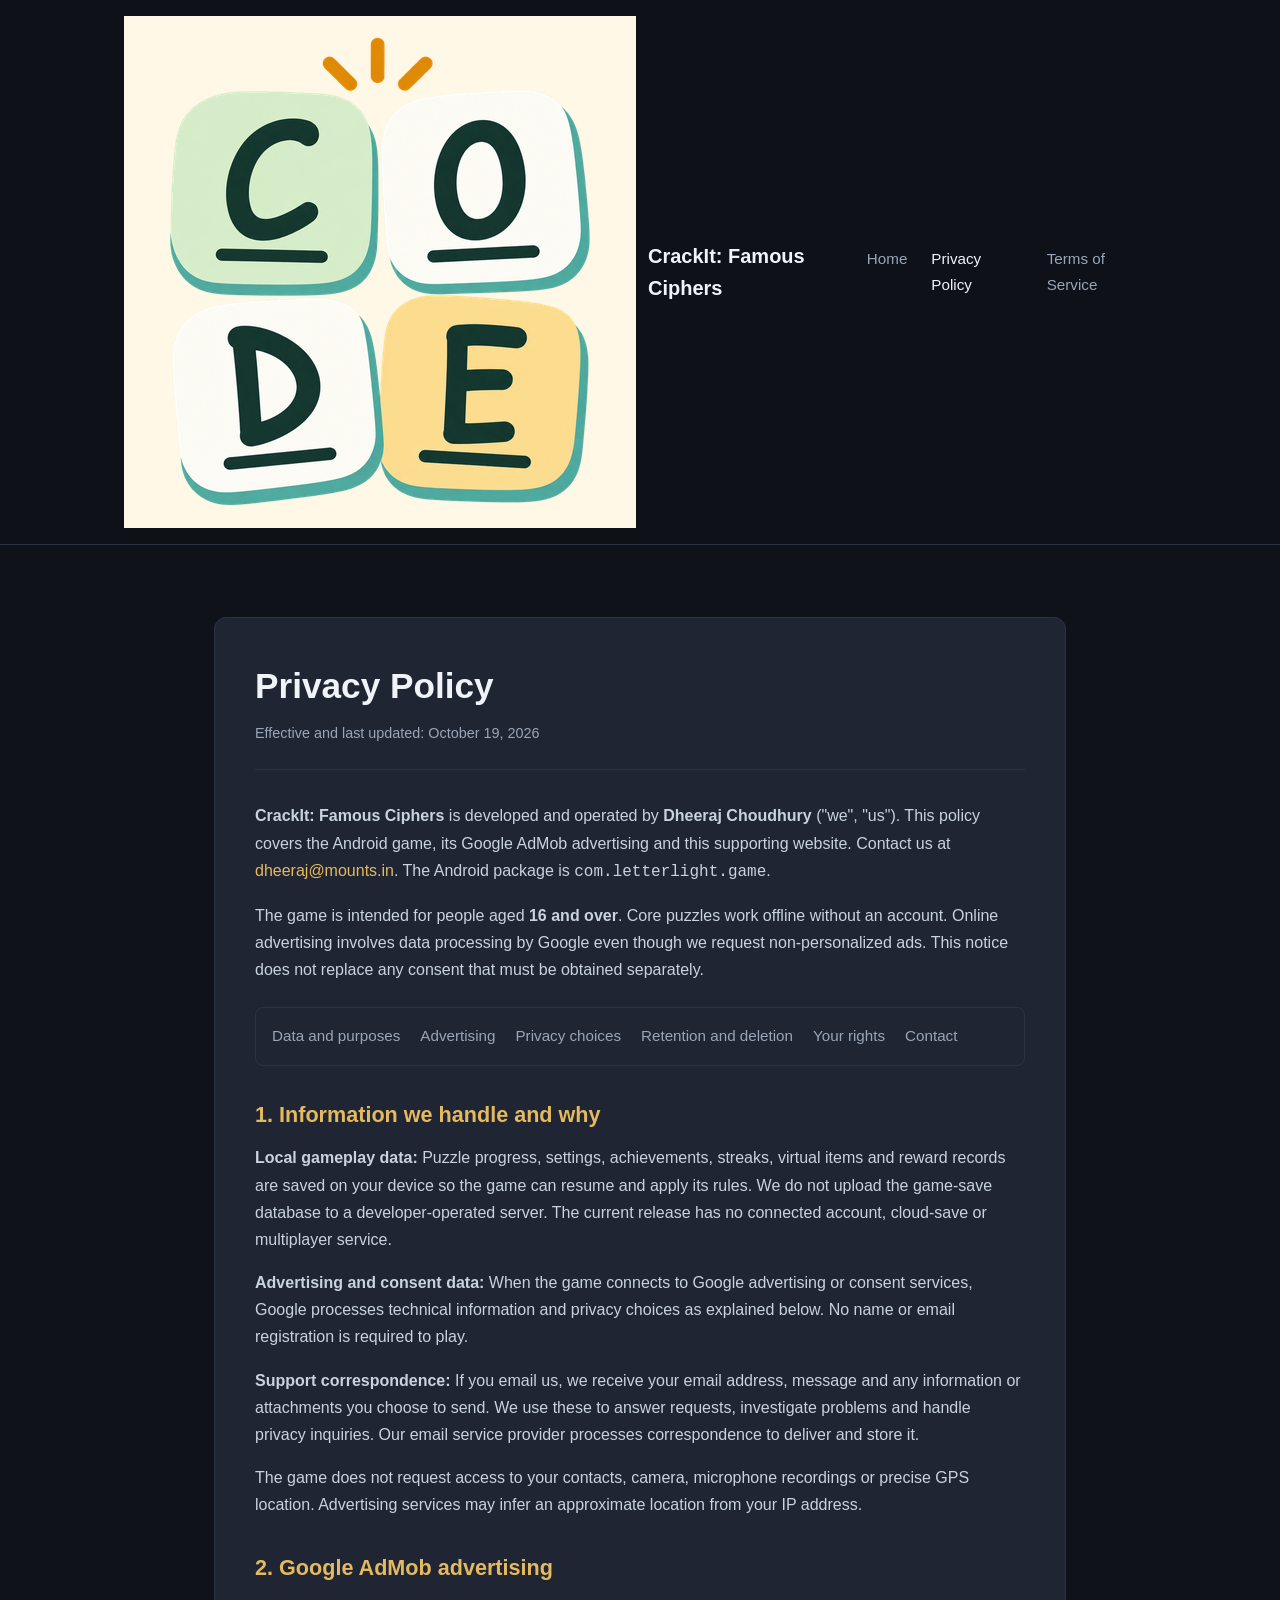
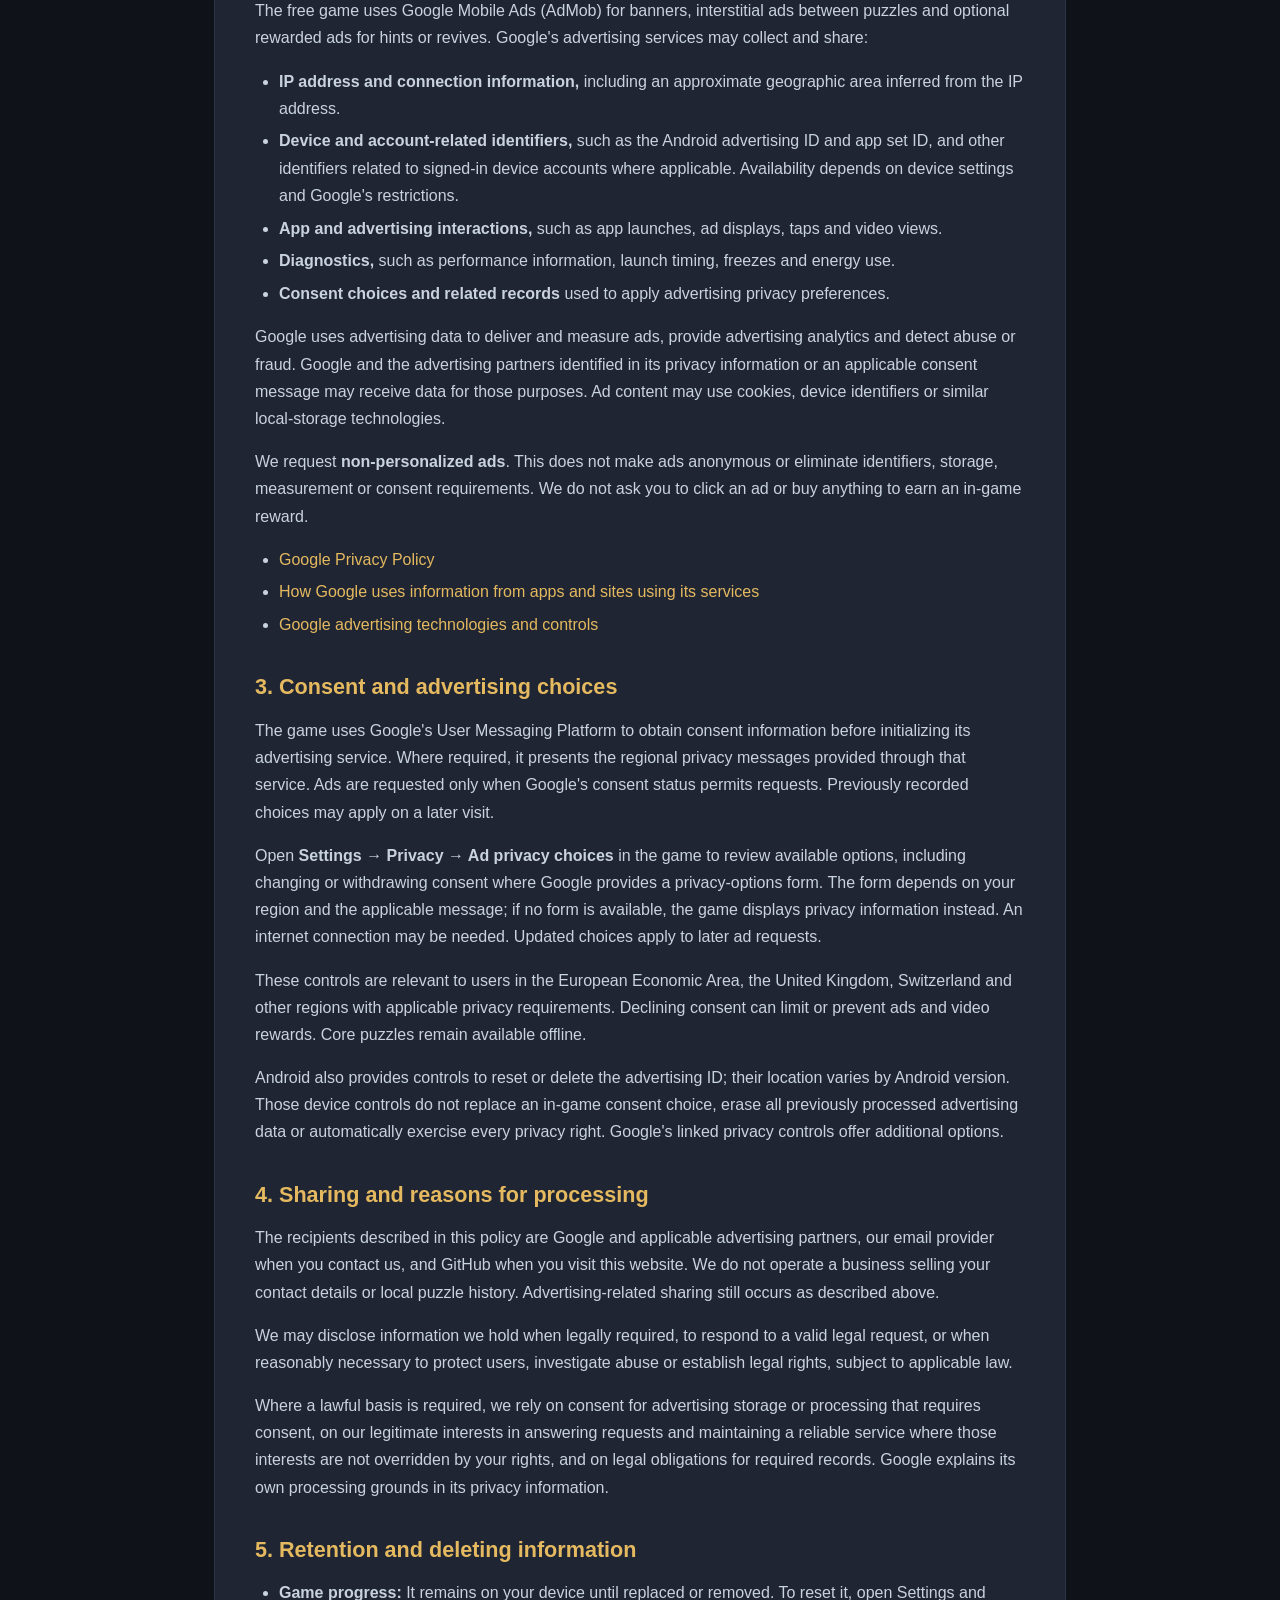
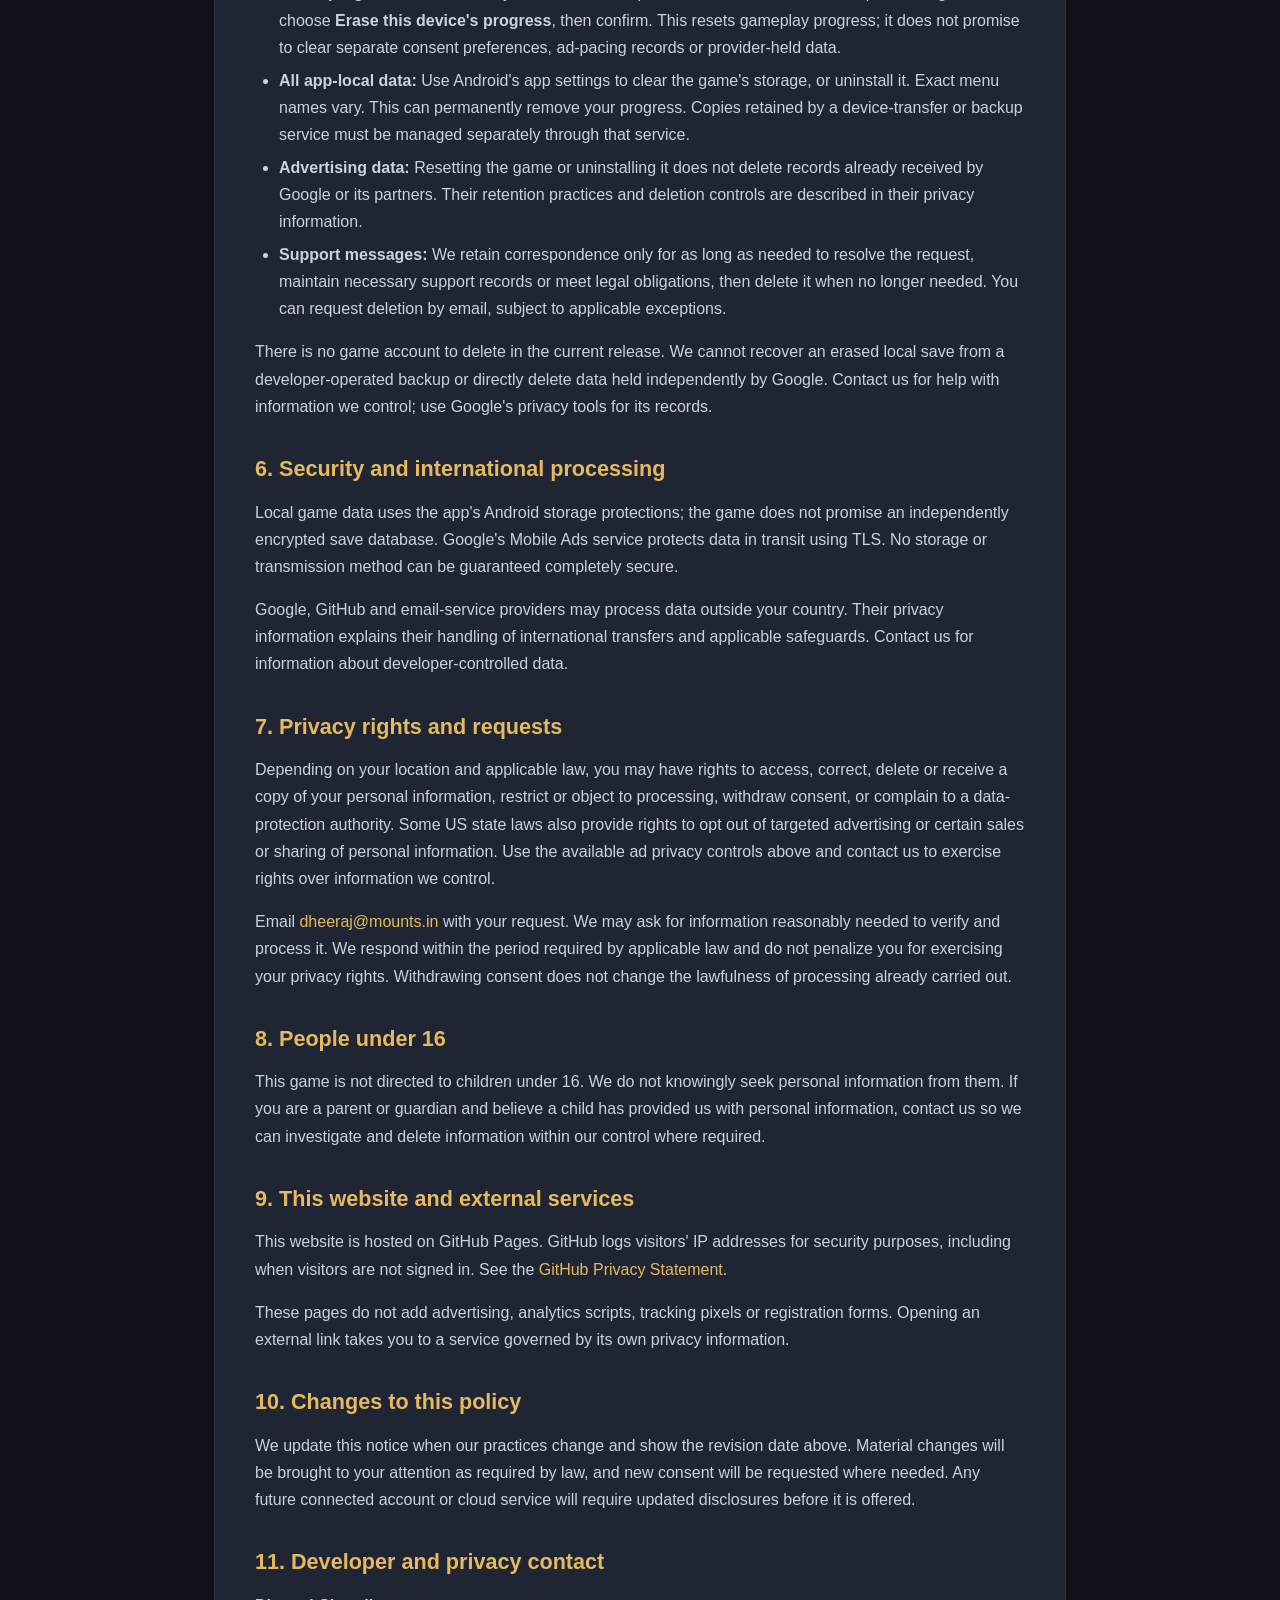
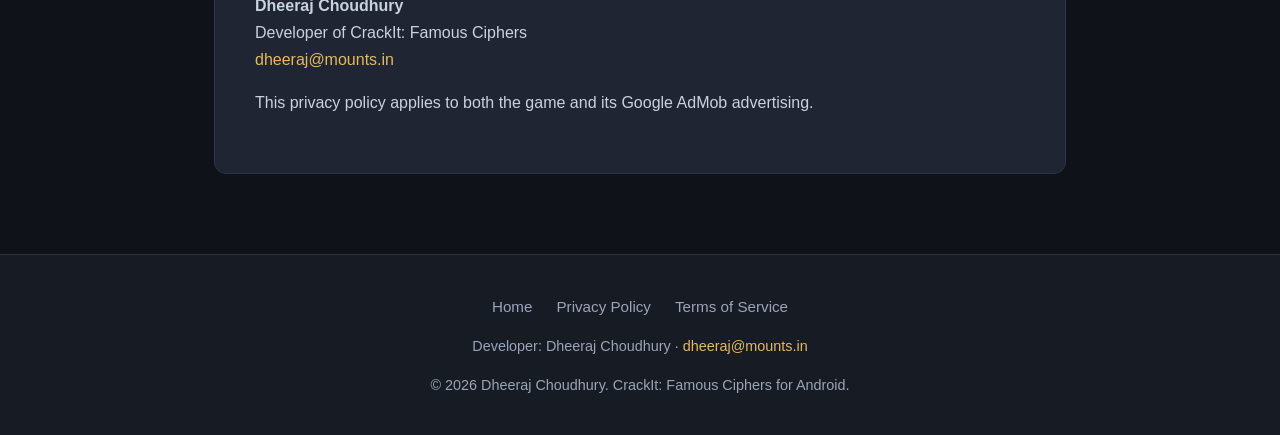
==== commit 12b8219d: "Deploy privacy.html" ====
--- a/privacy.html
+++ b/privacy.html
@@ -13,6 +13,8 @@
       rel="canonical"
       href="https://dheeraj0908.github.io/crackit-ciphers-legal/privacy.html"
     />
+    <link rel="icon" type="image/png" href="app-icon.png" />
+    <link rel="apple-touch-icon" href="app-icon.png" />
     <link rel="stylesheet" href="style.css" />
   </head>
   <body>
@@ -20,7 +22,7 @@
     <header>
       <div class="nav-container">
         <div class="brand">
-          <span aria-hidden="true">🔐</span> CrackIt: Famous Ciphers
+          <img src="app-icon.png" alt="" class="brand-icon" /> CrackIt: Famous Ciphers
         </div>
         <nav aria-label="Main navigation">
           <ul>
--- a/style.css
+++ b/style.css
@@ -7,7 +7,9 @@
   --text-main: #f0f3f8;
   --text-muted: #9aa5b8;
   --border-color: #2b3345;
-  --font-family: -apple-system, BlinkMacSystemFont, "Segoe UI", Roboto, Helvetica, Arial, sans-serif;
+  --font-family:
+    -apple-system, BlinkMacSystemFont, "Segoe UI", Roboto, Helvetica, Arial,
+    sans-serif;
 }
 
 * {
@@ -33,6 +35,49 @@
 a:hover {
   color: var(--accent-gold-hover);
   text-decoration: underline;
+}
+
+a:focus-visible {
+  outline: 2px solid var(--accent-gold);
+  outline-offset: 4px;
+}
+
+.skip-link {
+  position: absolute;
+  left: 1rem;
+  top: -5rem;
+  z-index: 200;
+  background: var(--bg-card);
+  padding: 0.75rem 1rem;
+}
+
+.skip-link:focus {
+  top: 1rem;
+}
+
+.legal-content a,
+.legal-content code,
+.site-note a,
+footer a {
+  overflow-wrap: anywhere;
+}
+
+.policy-links {
+  display: flex;
+  flex-wrap: wrap;
+  gap: 0.65rem 1.25rem;
+  margin: 1.5rem 0;
+  padding: 1rem;
+  border: 1px solid var(--border-color);
+  border-radius: 8px;
+}
+
+.site-note {
+  color: var(--text-muted);
+}
+
+[id] {
+  scroll-margin-top: 6rem;
 }
 
 /* Header & Nav */
@@ -79,7 +124,8 @@
   font-weight: 500;
 }
 
-nav a:hover, nav a.active {
+nav a:hover,
+nav a.active {
   color: var(--text-main);
   text-decoration: none;
 }
@@ -171,7 +217,7 @@
 /* Feature Grid */
 .features {
   display: grid;
-  grid-template-columns: repeat(auto-fit, minmax(260px, 1fr));
+  grid-template-columns: repeat(auto-fit, minmax(min(100%, 260px), 1fr));
   gap: 1.5rem;
   margin: 3rem 0;
 }
@@ -181,7 +227,9 @@
   border: 1px solid var(--border-color);
   border-radius: 12px;
   padding: 2rem;
-  transition: transform 0.2s ease, border-color 0.2s ease;
+  transition:
+    transform 0.2s ease,
+    border-color 0.2s ease;
 }
 
 .feature-card:hover {
@@ -245,7 +293,8 @@
   color: var(--text-main);
 }
 
-.legal-content p, .legal-content ul {
+.legal-content p,
+.legal-content ul {
   color: #c9d2df;
   margin-bottom: 1rem;
   font-size: 1rem;
@@ -282,11 +331,23 @@
 
 .footer-links {
   display: flex;
+  justify-content: center;
+  flex-wrap: wrap;
   gap: 1.5rem;
 }
 
 @media (max-width: 640px) {
-  .hero h1 { font-size: 2rem; }
-  .legal-card { padding: 1.5rem; }
-  .nav-container { flex-direction: column; gap: 0.75rem; }
-}
+  .hero h1 {
+    font-size: 2rem;
+  }
+  .legal-card {
+    padding: 1.5rem;
+  }
+  .nav-container {
+    flex-direction: column;
+    gap: 0.75rem;
+  }
+  [id] {
+    scroll-margin-top: 11rem;
+  }
+}
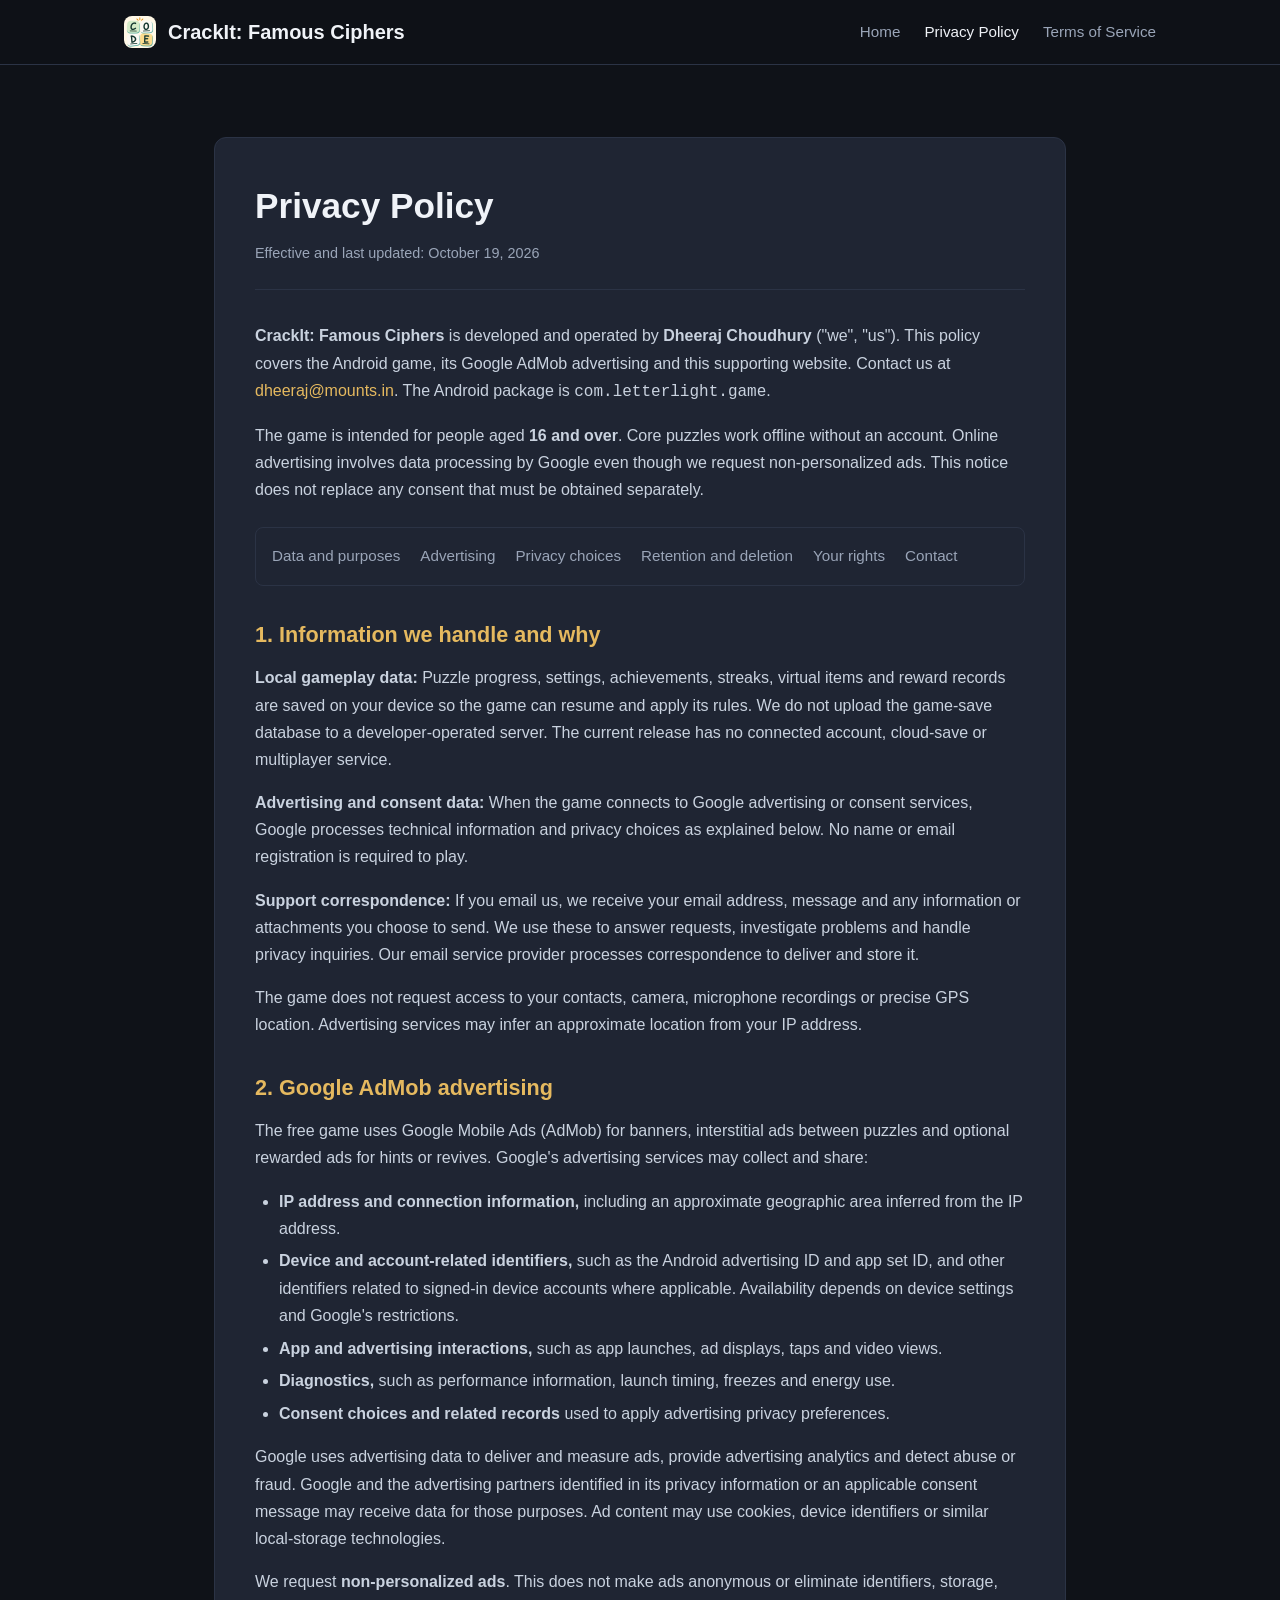
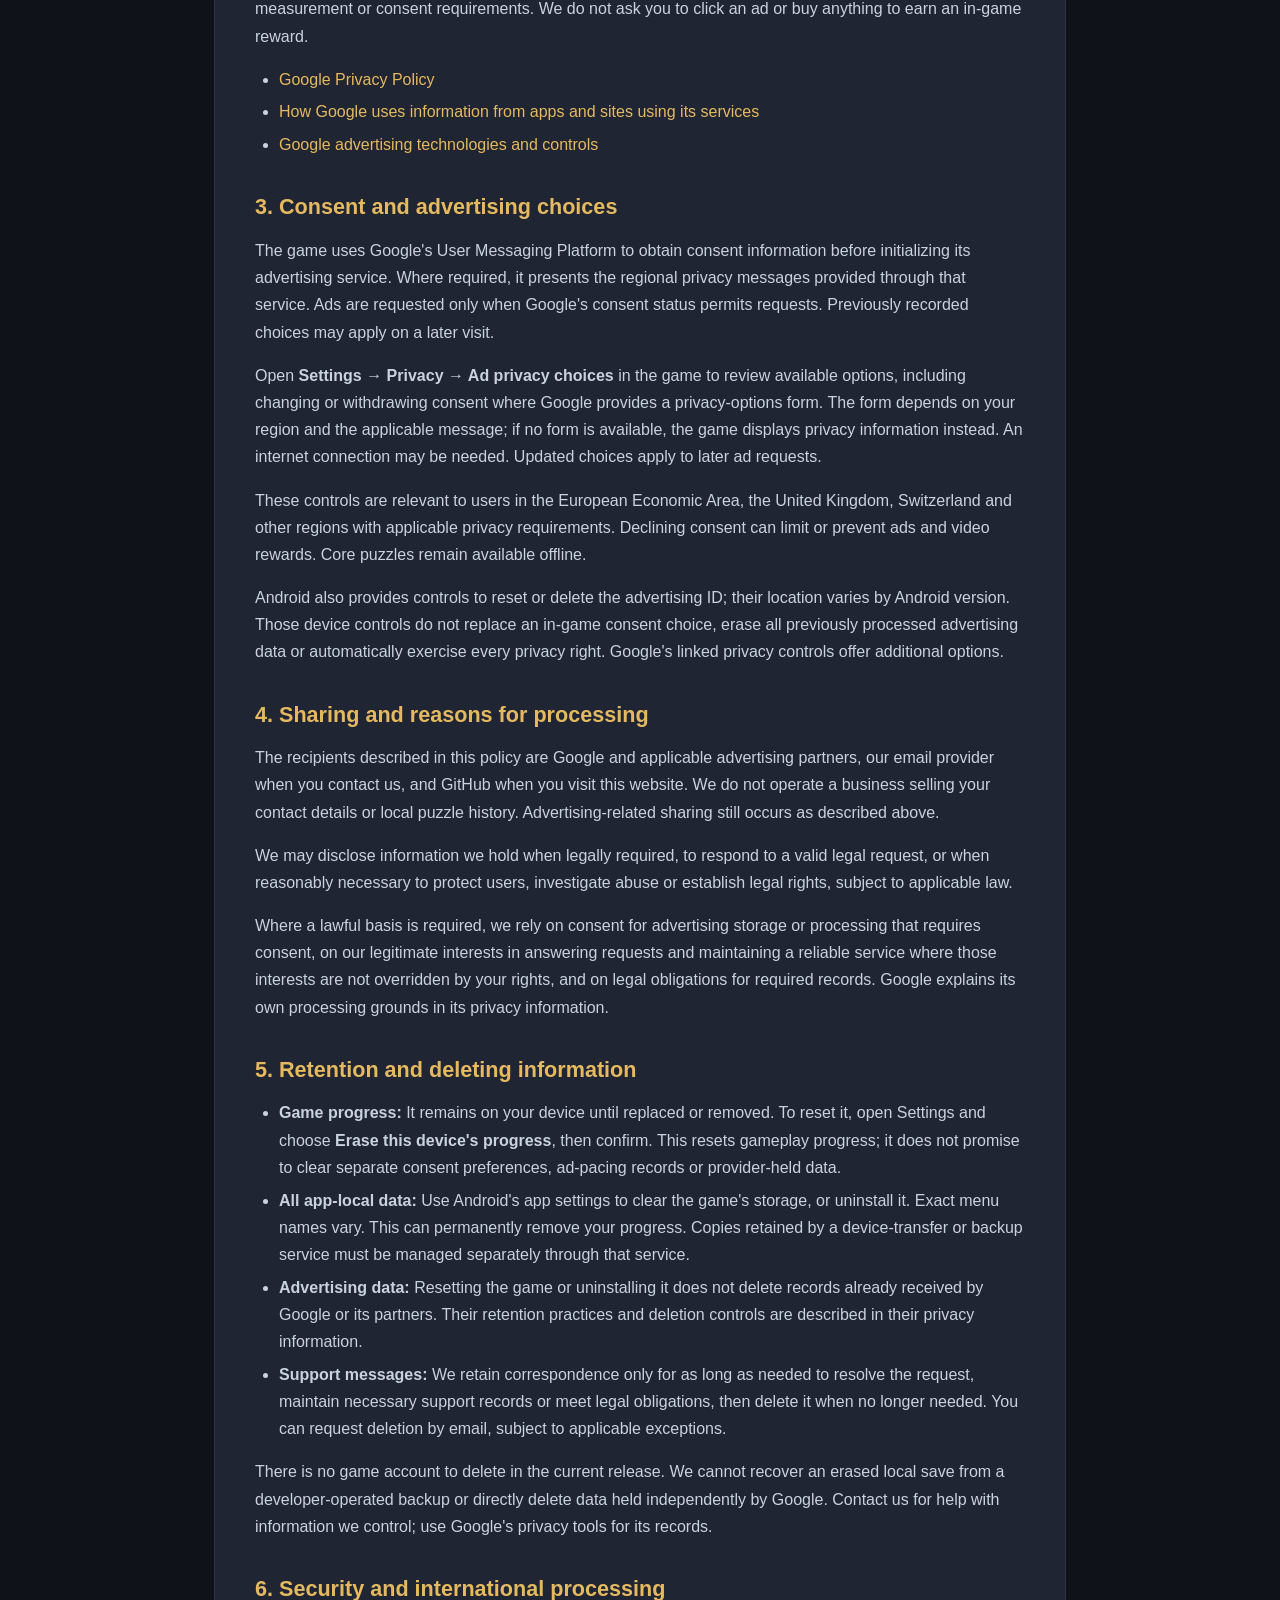
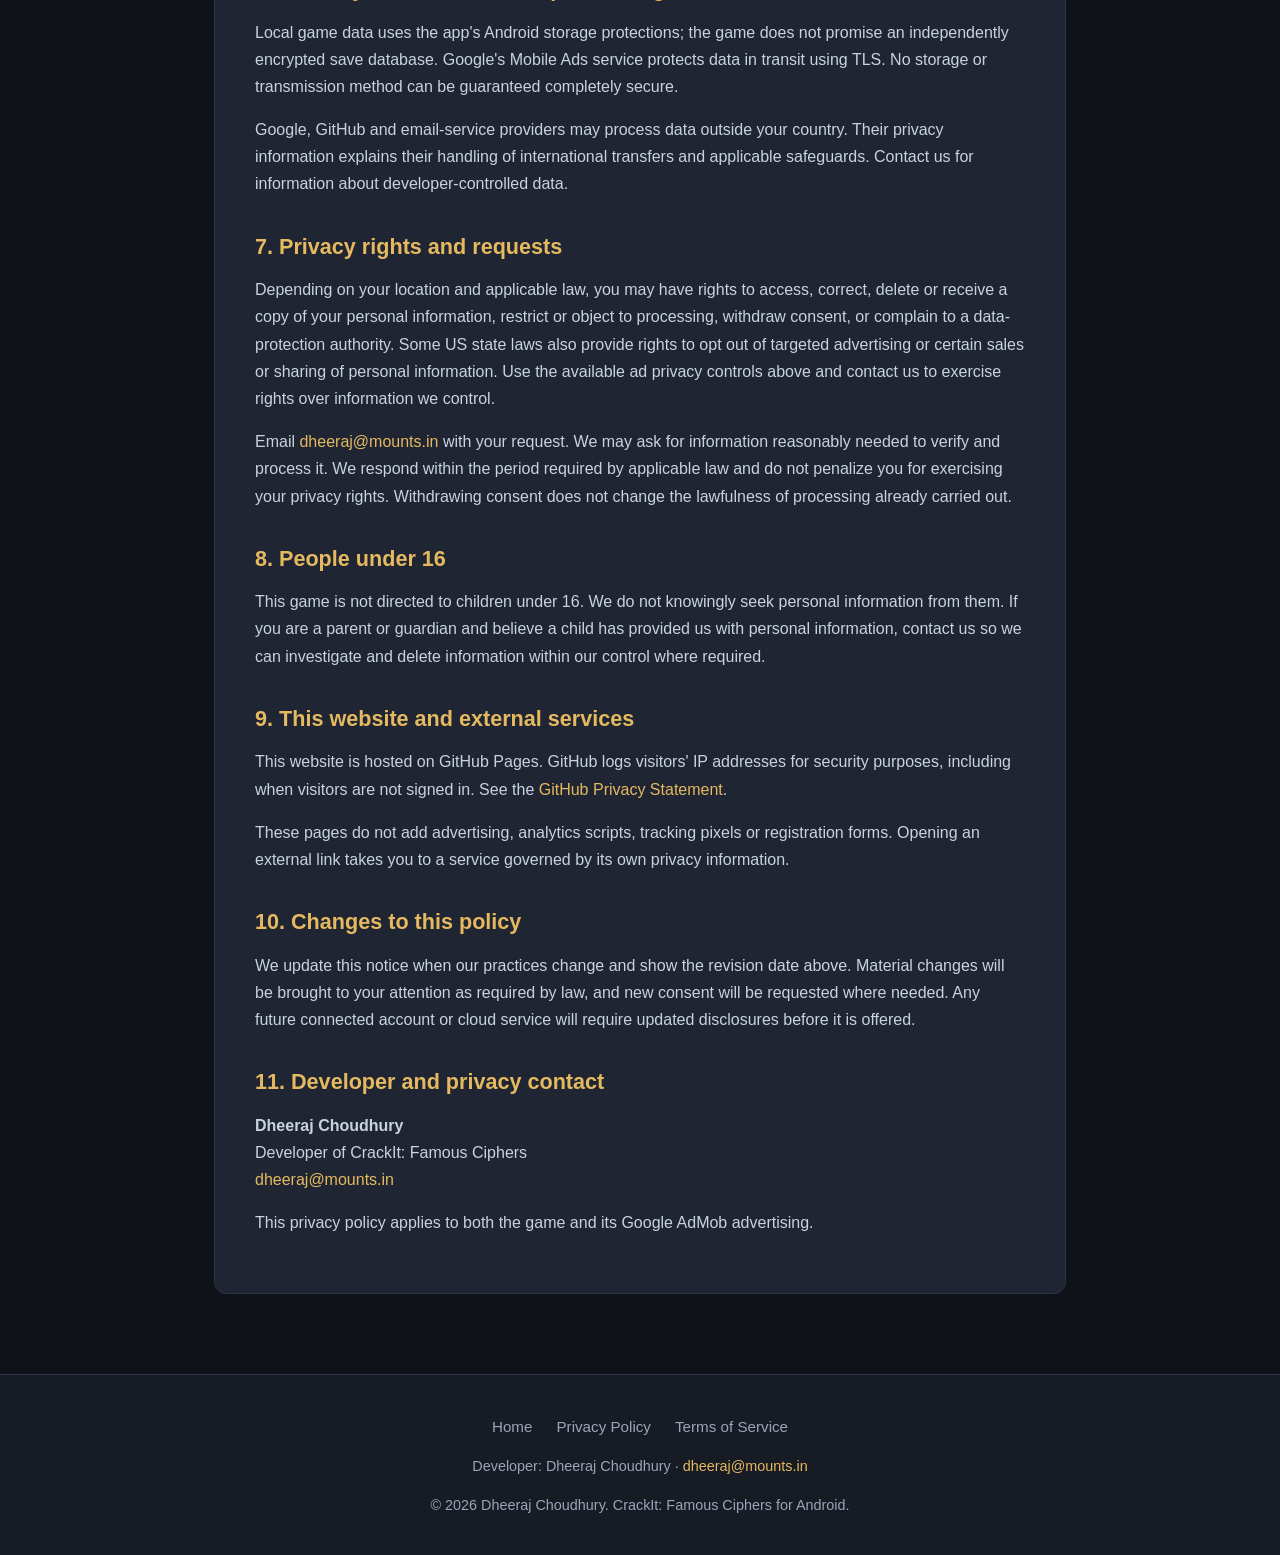
==== commit ce3c571c: "Deploy privacy.html" ====
--- a/privacy.html
+++ b/privacy.html
@@ -11,7 +11,7 @@
     <title>Privacy Policy - CrackIt: Famous Ciphers</title>
     <link
       rel="canonical"
-      href="https://dheeraj0908.github.io/crackit-ciphers-legal/privacy.html"
+      href="https://crackit.mounts.in/privacy.html"
     />
     <link rel="icon" type="image/png" href="app-icon.png" />
     <link rel="apple-touch-icon" href="app-icon.png" />
--- a/style.css
+++ b/style.css
@@ -110,6 +110,25 @@
 
 .brand span {
   color: var(--accent-gold);
+}
+
+.brand-icon {
+  width: 32px;
+  height: 32px;
+  border-radius: 8px;
+  object-fit: cover;
+  display: inline-block;
+  vertical-align: middle;
+}
+
+.hero-icon {
+  width: 96px;
+  height: 96px;
+  border-radius: 22px;
+  object-fit: cover;
+  display: block;
+  margin: 0 auto 1.5rem auto;
+  box-shadow: 0 8px 24px rgba(0, 0, 0, 0.4), 0 0 0 1px rgba(229, 185, 95, 0.25);
 }
 
 nav ul {
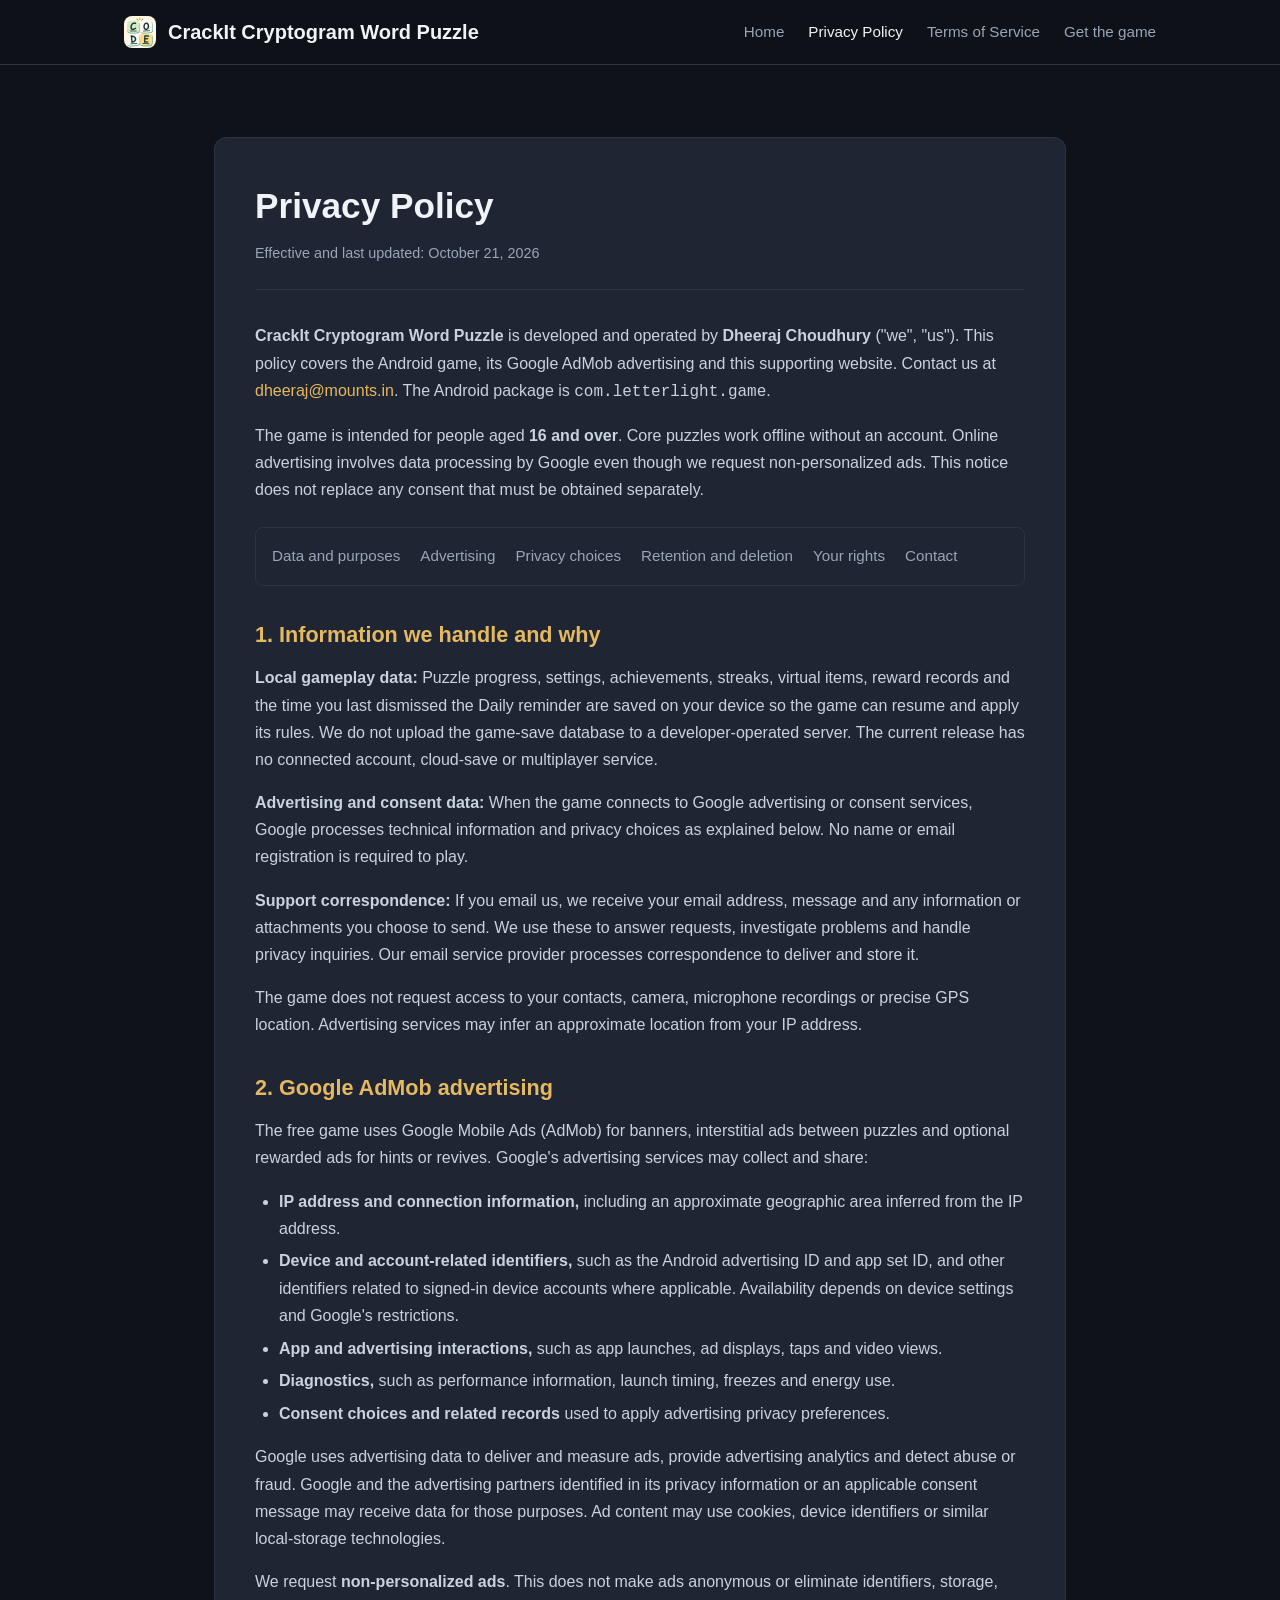
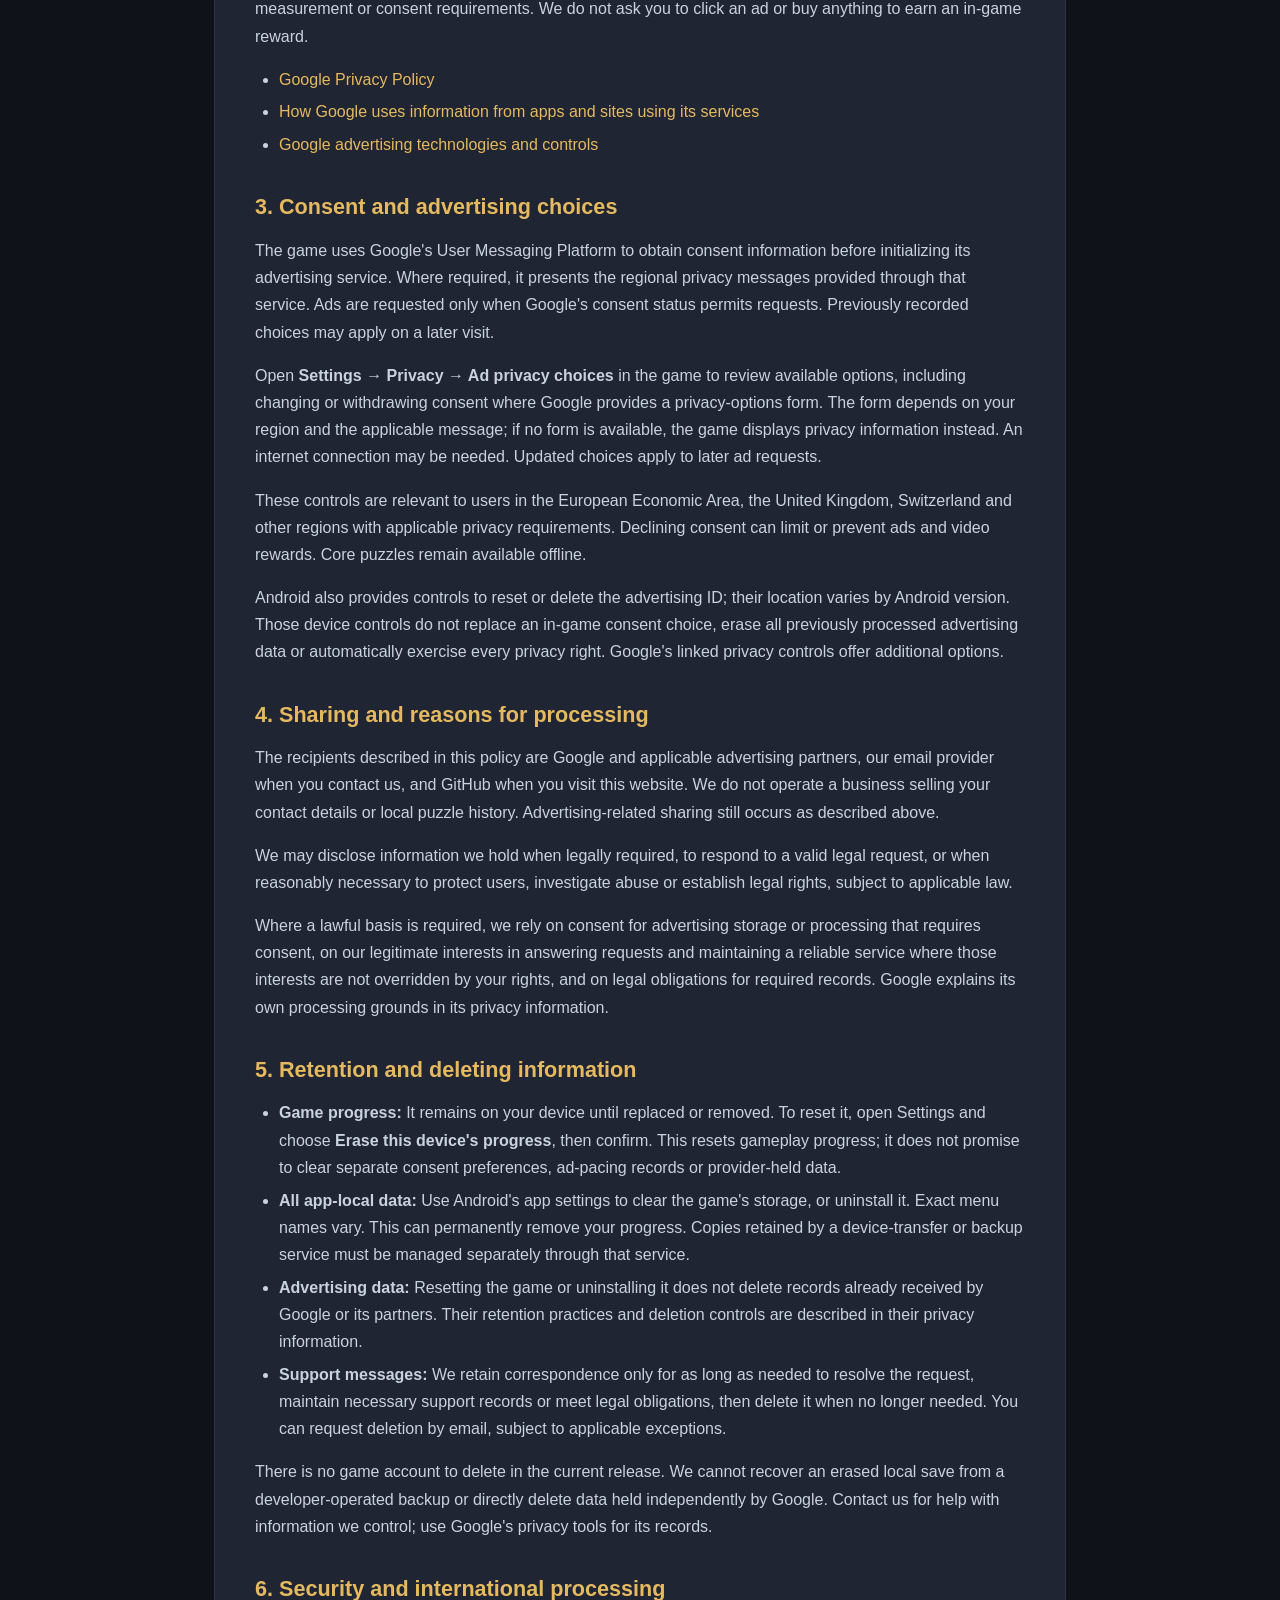
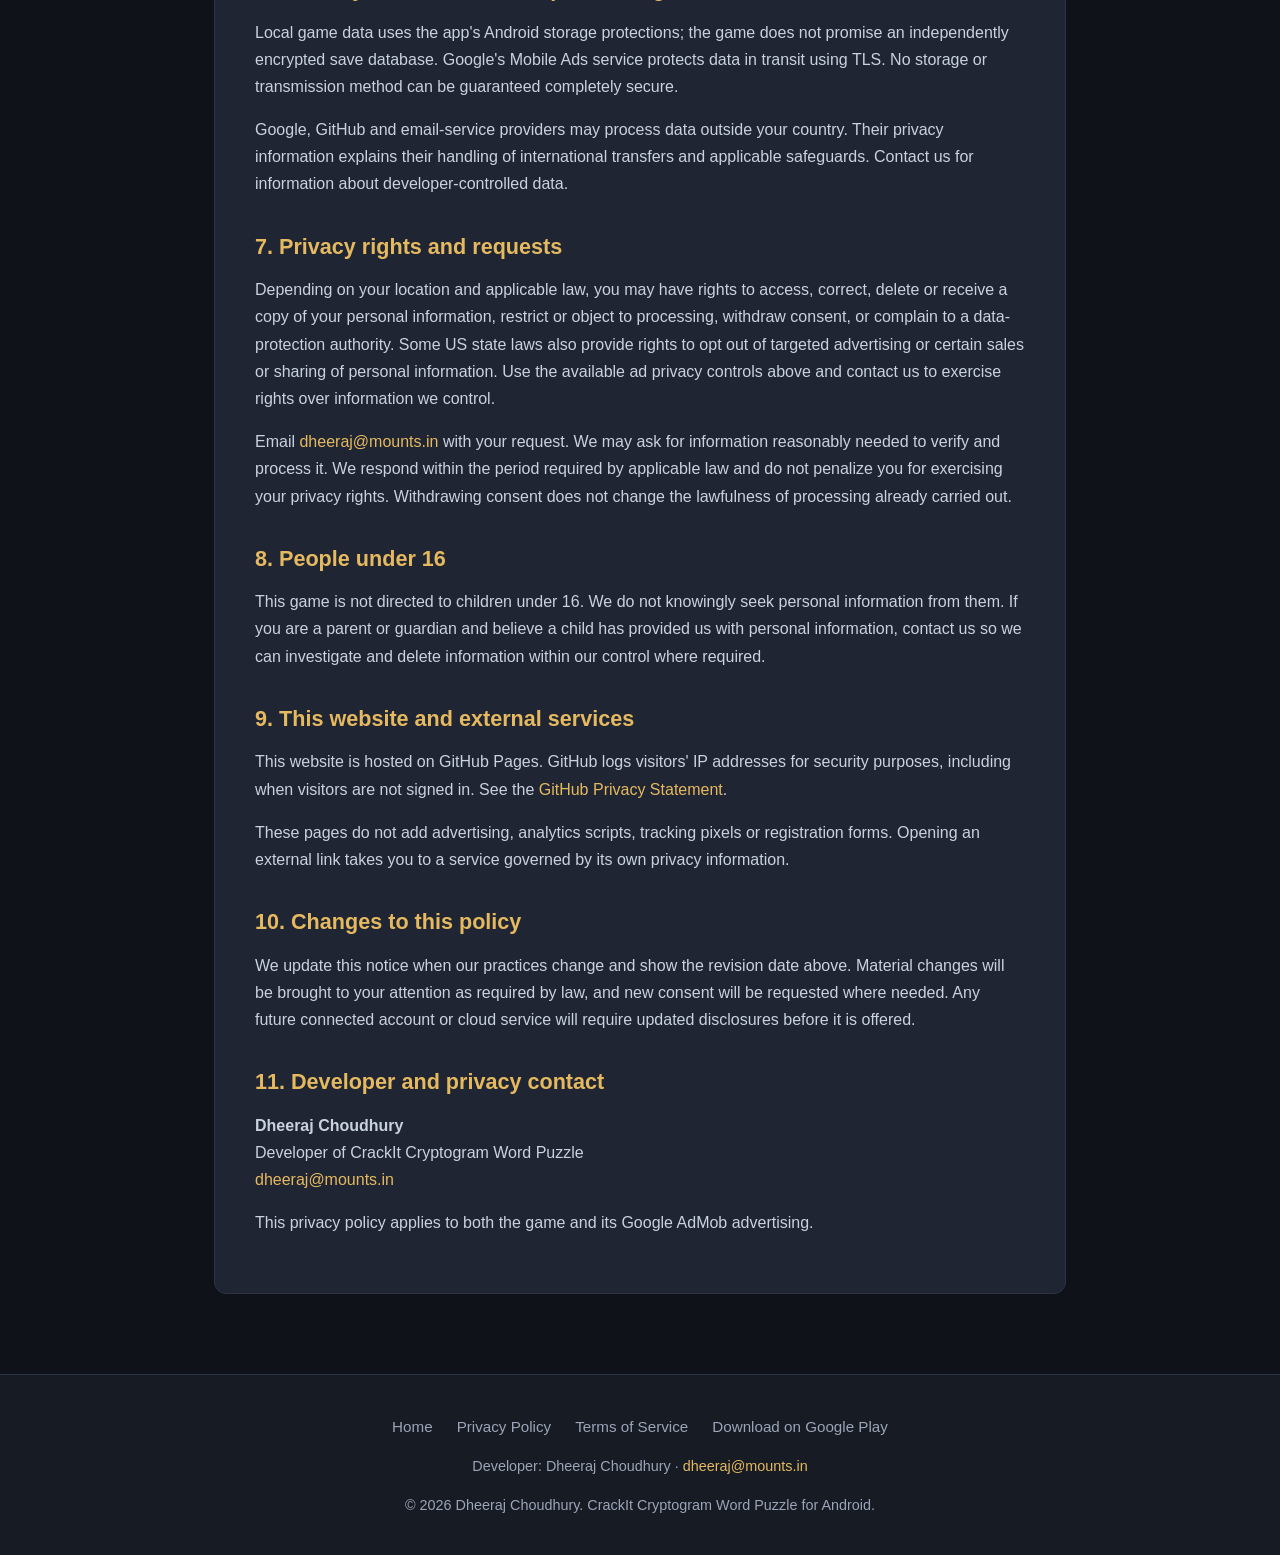
==== commit d6ca4932: "Deploy privacy.html" ====
--- a/privacy.html
+++ b/privacy.html
@@ -5,14 +5,11 @@
     <meta name="viewport" content="width=device-width, initial-scale=1.0" />
     <meta
       name="description"
-      content="Privacy policy for CrackIt: Famous Ciphers, including local progress, Google AdMob advertising, consent, data deletion and developer contact details."
+      content="Privacy policy for CrackIt Cryptogram Word Puzzle, including local progress, Google AdMob advertising, consent, data deletion and developer contact details."
     />
     <meta name="author" content="Dheeraj Choudhury" />
-    <title>Privacy Policy - CrackIt: Famous Ciphers</title>
-    <link
-      rel="canonical"
-      href="https://crackit.mounts.in/privacy.html"
-    />
+    <title>Privacy Policy - CrackIt Cryptogram Word Puzzle</title>
+    <link rel="canonical" href="https://crackit.mounts.in/privacy.html" />
     <link rel="icon" type="image/png" href="app-icon.png" />
     <link rel="apple-touch-icon" href="app-icon.png" />
     <link rel="stylesheet" href="style.css" />
@@ -22,7 +19,8 @@
     <header>
       <div class="nav-container">
         <div class="brand">
-          <img src="app-icon.png" alt="" class="brand-icon" /> CrackIt: Famous Ciphers
+          <img src="app-icon.png" alt="" class="brand-icon" /> CrackIt
+          Cryptogram Word Puzzle
         </div>
         <nav aria-label="Main navigation">
           <ul>
@@ -33,6 +31,14 @@
               >
             </li>
             <li><a href="terms.html">Terms of Service</a></li>
+            <li>
+              <a
+                href="https://play.google.com/store/apps/details?id=com.letterlight.game"
+                target="_blank"
+                rel="noopener noreferrer"
+                >Get the game</a
+              >
+            </li>
           </ul>
         </nav>
       </div>
@@ -43,15 +49,15 @@
           <h1>Privacy Policy</h1>
           <p class="last-updated">
             Effective and last updated:
-            <time datetime="2026-10-19">October 19, 2026</time>
+            <time datetime="2026-10-21">October 21, 2026</time>
           </p>
         </div>
         <div class="legal-content">
           <p>
-            <strong>CrackIt: Famous Ciphers</strong> is developed and operated
-            by <strong>Dheeraj Choudhury</strong> ("we", "us"). This policy
-            covers the Android game, its Google AdMob advertising and this
-            supporting website. Contact us at
+            <strong>CrackIt Cryptogram Word Puzzle</strong> is developed and
+            operated by <strong>Dheeraj Choudhury</strong> ("we", "us"). This
+            policy covers the Android game, its Google AdMob advertising and
+            this supporting website. Contact us at
             <a href="mailto:dheeraj@mounts.in">dheeraj@mounts.in</a>. The
             Android package is <code>com.letterlight.game</code>.
           </p>
@@ -74,11 +80,11 @@
           <h2 id="data">1. Information we handle and why</h2>
           <p>
             <strong>Local gameplay data:</strong> Puzzle progress, settings,
-            achievements, streaks, virtual items and reward records are saved on
-            your device so the game can resume and apply its rules. We do not
-            upload the game-save database to a developer-operated server. The
-            current release has no connected account, cloud-save or multiplayer
-            service.
+            achievements, streaks, virtual items, reward records and the time
+            you last dismissed the Daily reminder are saved on your device so
+            the game can resume and apply its rules. We do not upload the
+            game-save database to a developer-operated server. The current
+            release has no connected account, cloud-save or multiplayer service.
           </p>
           <p>
             <strong>Advertising and consent data:</strong> When the game
@@ -337,7 +343,7 @@
           <h2 id="contact">11. Developer and privacy contact</h2>
           <p>
             <strong>Dheeraj Choudhury</strong><br />
-            Developer of CrackIt: Famous Ciphers<br />
+            Developer of CrackIt Cryptogram Word Puzzle<br />
             <a href="mailto:dheeraj@mounts.in">dheeraj@mounts.in</a>
           </p>
           <p>
@@ -353,13 +359,20 @@
           <a href="index.html">Home</a>
           <a href="privacy.html">Privacy Policy</a>
           <a href="terms.html">Terms of Service</a>
+          <a
+            href="https://play.google.com/store/apps/details?id=com.letterlight.game"
+            target="_blank"
+            rel="noopener noreferrer"
+            >Download on Google Play</a
+          >
         </nav>
         <p>
           Developer: Dheeraj Choudhury ·
           <a href="mailto:dheeraj@mounts.in">dheeraj@mounts.in</a>
         </p>
         <p>
-          &copy; 2026 Dheeraj Choudhury. CrackIt: Famous Ciphers for Android.
+          &copy; 2026 Dheeraj Choudhury. CrackIt Cryptogram Word Puzzle for
+          Android.
         </p>
       </div>
     </footer>
